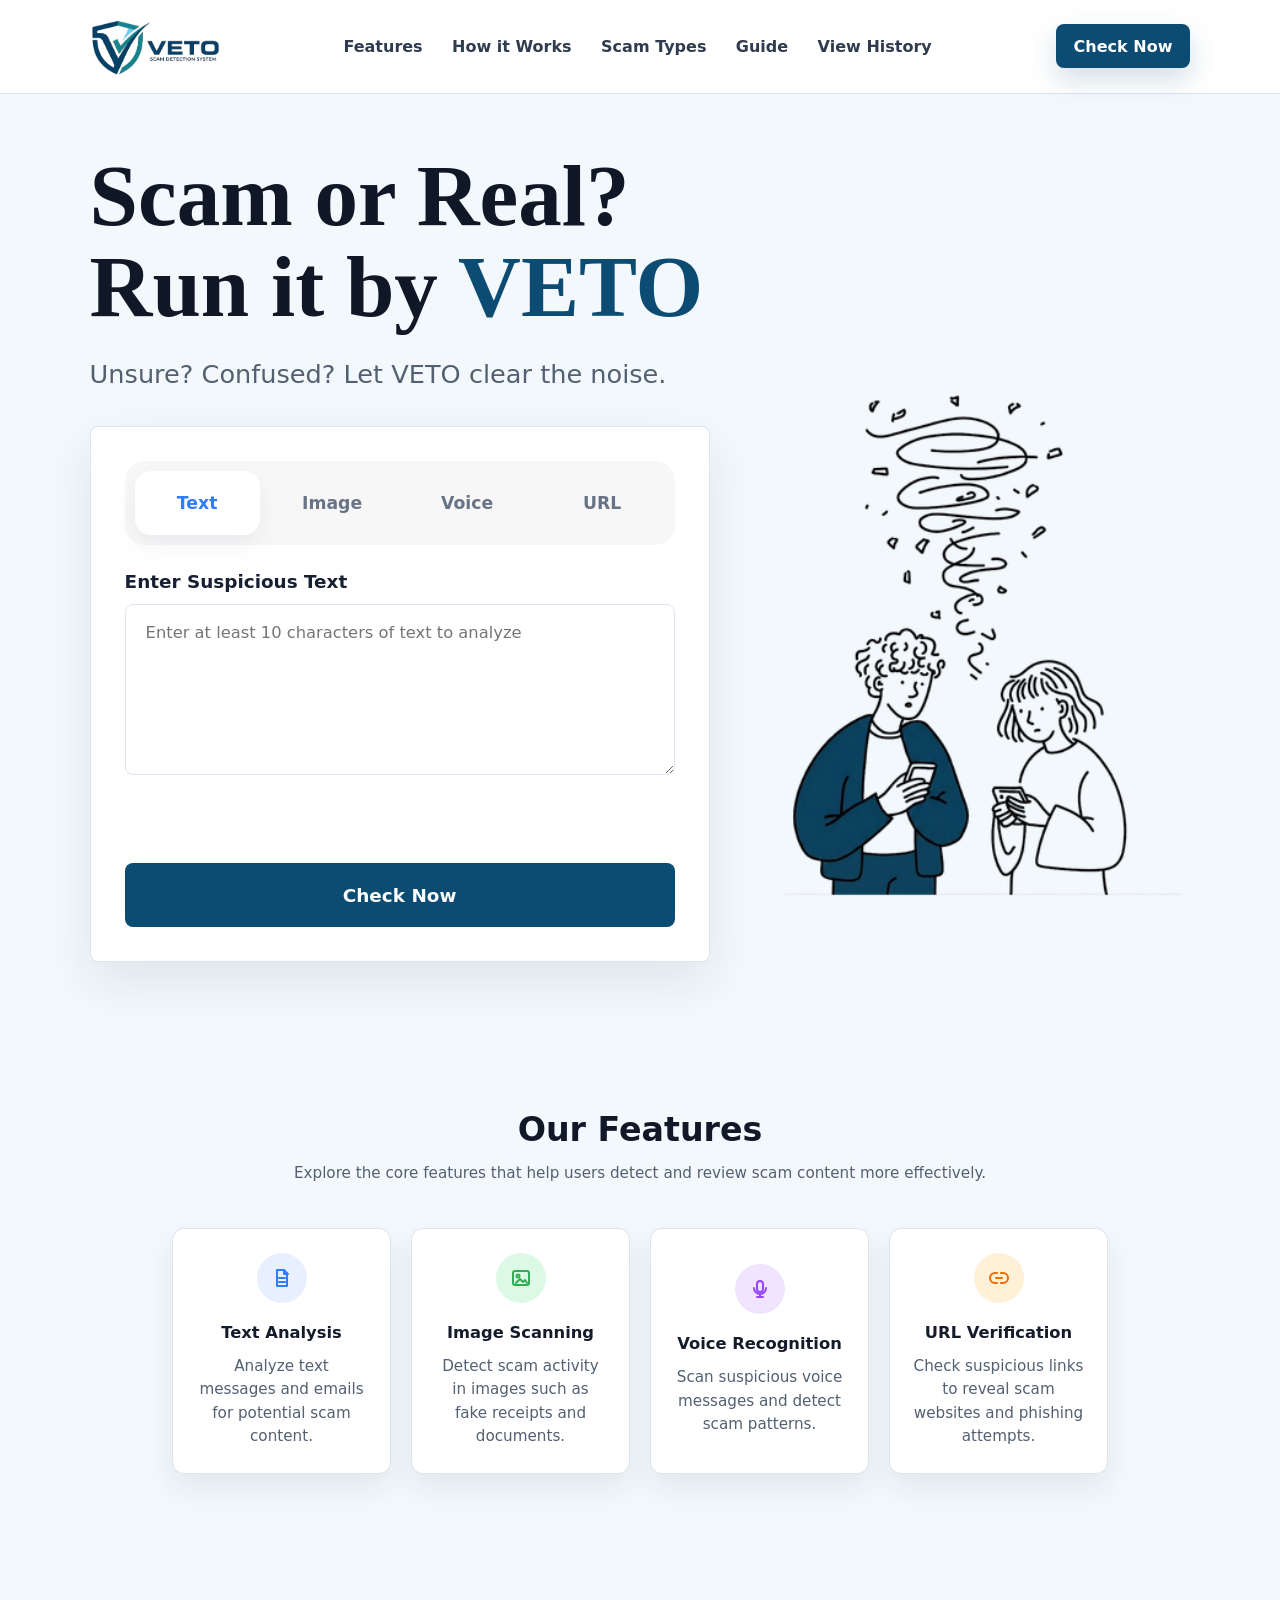
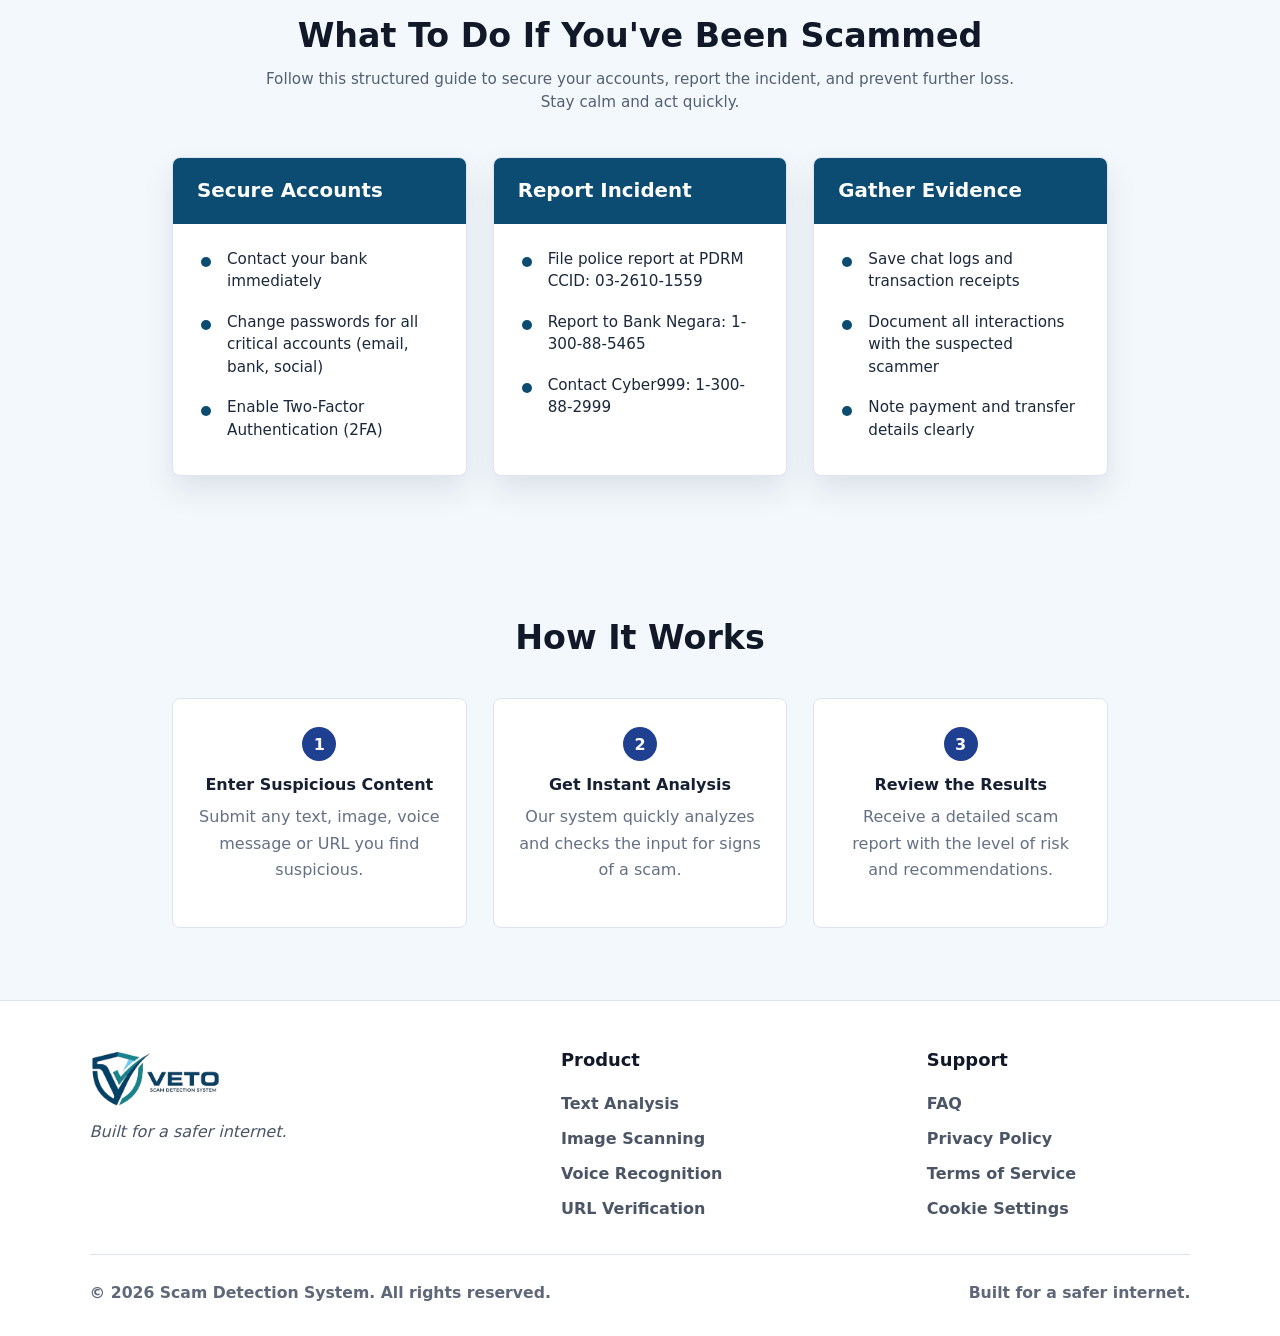
==== index.html @ 11e7b0ff "feat: add standalone check page" ====
<!doctype html>
<html lang="en">
  <head>
    <meta charset="UTF-8" />
    <meta name="viewport" content="width=device-width, initial-scale=1.0" />
    <title>VETO Scam Detection System</title>
    <link rel="stylesheet" href="./styles.css" />
  </head>
  <body>
    <header class="app-header">
      <a class="brand" href="#home" aria-label="VETO Scam Detection System home">
        <img src="./assets/logo.png" alt="VETO Scam Detection System" />
      </a>
      <nav class="top-nav" aria-label="Primary navigation">
        <a href="#features">Features</a>
        <a href="#how-it-works">How it Works</a>
        <a href="#scam-types">Scam Types</a>
        <a href="#guide">Guide</a>
        <a href="#history">View History</a>
      </nav>
      <a class="history-link" href="#check">Check Now</a>
    </header>

    <main>
      <section id="home-view" class="view active">
        <section class="home-hero">
          <div class="home-copy">
            <h1>Scam or Real?<br />Run it by <span>VETO</span></h1>
            <p>
              Unsure? Confused? Let VETO clear the noise.
            </p>

            <section id="home-check-panel" class="analysis-panel compact-check" aria-labelledby="check-title">
              <div class="tab-list" role="tablist" aria-label="Input type">
                <button class="tab active" data-tab="text" type="button">Text</button>
                <button class="tab" data-tab="image" type="button">Image</button>
                <button class="tab" data-tab="voice" type="button">Voice</button>
                <button class="tab" data-tab="url" type="button">URL</button>
              </div>

              <form id="check-form" class="check-form" data-check-form>
                <div class="tab-panel active" data-panel="text">
                  <label id="check-title" for="text-input">Enter Suspicious Text</label>
                  <textarea
                    id="text-input"
                    data-input="text"
                    rows="7"
                    placeholder="Enter at least 10 characters of text to analyze"
                  ></textarea>
                </div>

                <div class="tab-panel" data-panel="image">
                  <label for="image-input">Upload Suspicious Image</label>
                  <div class="upload-box">
                    <input id="image-input" data-input="image-file" type="file" accept="image/*" />
                    <span>Upload a screenshot. OCR will extract text for scam analysis.</span>
                  </div>
                  <textarea id="image-text" data-input="image-text" rows="4" placeholder="Extracted OCR text will appear here"></textarea>
                </div>

                <div class="tab-panel" data-panel="voice">
                  <label for="voice-input">Upload Suspicious Voice Recording</label>
                  <div class="upload-box">
                    <input id="voice-input" data-input="voice-file" type="file" accept="audio/*" />
                    <span>Upload an audio file. Speech-to-text will create a transcript.</span>
                  </div>
                  <textarea id="voice-text" data-input="voice-text" rows="4" placeholder="Transcribed speech will appear here"></textarea>
                </div>

                <div class="tab-panel" data-panel="url">
                  <label for="url-input">Enter Suspicious URL</label>
                  <input id="url-input" data-input="url" type="url" placeholder="Paste suspicious link here" />
                  <textarea id="url-context" data-input="url-context" rows="4" placeholder="Optional message context around the URL"></textarea>
                </div>

                <p id="form-error" class="form-error" role="alert"></p>
                <button class="primary-action" type="submit">Check Now</button>
              </form>
            </section>
          </div>
          <div class="home-art" aria-label="Scam detection illustration">
            <img src="./assets/hero.png" alt="Person checking a suspicious mobile message" />
          </div>
        </section>

        <section id="features" class="home-section" aria-labelledby="features-title">
          <div class="section-heading center">
            <h2 id="features-title">Our Features</h2>
            <p>Explore the core features that help users detect and review scam content more effectively.</p>
          </div>
          <div class="feature-grid">
            <article class="feature-card">
              <span class="feature-icon icon-text" aria-hidden="true">
                <svg viewBox="0 0 24 24"><path d="M7 4h7l3 3v13H7z" /><path d="M14 4v4h4" /><path d="M9 12h6M9 16h6" /></svg>
              </span>
              <h3>Text Analysis</h3>
              <p>Analyze text messages and emails for potential scam content.</p>
            </article>
            <article class="feature-card">
              <span class="feature-icon icon-image" aria-hidden="true">
                <svg viewBox="0 0 24 24"><rect x="4" y="5" width="16" height="14" rx="2" /><circle cx="9" cy="10" r="1.5" /><path d="M7 17l4-4 3 3 2-2 2 3" /></svg>
              </span>
              <h3>Image Scanning</h3>
              <p>Detect scam activity in images such as fake receipts and documents.</p>
            </article>
            <article class="feature-card">
              <span class="feature-icon icon-voice" aria-hidden="true">
                <svg viewBox="0 0 24 24"><path d="M12 4a3 3 0 0 0-3 3v5a3 3 0 0 0 6 0V7a3 3 0 0 0-3-3z" /><path d="M6 11a6 6 0 0 0 12 0M12 17v3M9 20h6" /></svg>
              </span>
              <h3>Voice Recognition</h3>
              <p>Scan suspicious voice messages and detect scam patterns.</p>
            </article>
            <article class="feature-card">
              <span class="feature-icon icon-url" aria-hidden="true">
                <svg viewBox="0 0 24 24"><path d="M10 7H8a5 5 0 0 0 0 10h2" /><path d="M14 7h2a5 5 0 0 1 0 10h-2" /><path d="M9 12h6" /></svg>
              </span>
              <h3>URL Verification</h3>
              <p>Check suspicious links to reveal scam websites and phishing attempts.</p>
            </article>
          </div>
        </section>

        <section id="guide" class="home-section" aria-labelledby="guide-title">
          <div class="section-heading center">
            <h2 id="guide-title">What To Do If You've Been Scammed</h2>
            <p>
              Follow this structured guide to secure your accounts, report the
              incident, and prevent further loss. Stay calm and act quickly.
            </p>
          </div>
          <div class="recovery-grid">
            <article class="recovery-card">
              <h3>Secure Accounts</h3>
              <ul>
                <li>Contact your bank immediately</li>
                <li>Change passwords for all critical accounts (email, bank, social)</li>
                <li>Enable Two-Factor Authentication (2FA)</li>
              </ul>
            </article>
            <article class="recovery-card">
              <h3>Report Incident</h3>
              <ul>
                <li>File police report at PDRM CCID: 03-2610-1559</li>
                <li>Report to Bank Negara: 1-300-88-5465</li>
                <li>Contact Cyber999: 1-300-88-2999</li>
              </ul>
            </article>
            <article class="recovery-card">
              <h3>Gather Evidence</h3>
              <ul>
                <li>Save chat logs and transaction receipts</li>
                <li>Document all interactions with the suspected scammer</li>
                <li>Note payment and transfer details clearly</li>
              </ul>
            </article>
          </div>
        </section>

        <section id="how-it-works" class="home-section" aria-labelledby="flow-title">
          <div class="section-heading center">
            <h2 id="flow-title">How It Works</h2>
          </div>
          <div class="flow-grid">
            <article><span>1</span><h3>Enter Suspicious Content</h3><p>Submit any text, image, voice message or URL you find suspicious.</p></article>
            <article><span>2</span><h3>Get Instant Analysis</h3><p>Our system quickly analyzes and checks the input for signs of a scam.</p></article>
            <article><span>3</span><h3>Review the Results</h3><p>Receive a detailed scam report with the level of risk and recommendations.</p></article>
          </div>
        </section>

      </section>

      <section id="check-view" class="view">
        <div class="check-page">
          <header class="check-page-heading">
            <h1>Check for Scams</h1>
            <p>Choose your input method and submit content for analysis.</p>
          </header>

          <section class="analysis-panel full-check" aria-labelledby="full-check-title">
            <div class="tab-list" role="tablist" aria-label="Input type">
              <button class="tab active" data-tab="text" type="button">Text</button>
              <button class="tab" data-tab="image" type="button">Image</button>
              <button class="tab" data-tab="voice" type="button">Voice</button>
              <button class="tab" data-tab="url" type="button">URL</button>
            </div>

            <form id="full-check-form" class="check-form" data-check-form>
              <div class="tab-panel active" data-panel="text">
                <label id="full-check-title" for="full-text-input">Enter Suspicious Text</label>
                <textarea
                  id="full-text-input"
                  data-input="text"
                  rows="7"
                  placeholder="Enter at least 10 characters of text to analyze"
                ></textarea>
              </div>

              <div class="tab-panel" data-panel="image">
                <label for="full-image-input">Upload Suspicious Image</label>
                <div class="upload-box">
                  <input id="full-image-input" data-input="image-file" type="file" accept="image/*" />
                  <span>Upload a screenshot. OCR will extract text for scam analysis.</span>
                </div>
                <textarea id="full-image-text" data-input="image-text" rows="4" placeholder="Extracted OCR text will appear here"></textarea>
              </div>

              <div class="tab-panel" data-panel="voice">
                <label for="full-voice-input">Upload Suspicious Voice Recording</label>
                <div class="upload-box">
                  <input id="full-voice-input" data-input="voice-file" type="file" accept="audio/*" />
                  <span>Upload an audio file. Speech-to-text will create a transcript.</span>
                </div>
                <textarea id="full-voice-text" data-input="voice-text" rows="4" placeholder="Transcribed speech will appear here"></textarea>
              </div>

              <div class="tab-panel" data-panel="url">
                <label for="full-url-input">Enter Suspicious URL</label>
                <input id="full-url-input" data-input="url" type="url" placeholder="Paste suspicious link here" />
                <textarea id="full-url-context" data-input="url-context" rows="4" placeholder="Optional message context around the URL"></textarea>
              </div>

              <p class="form-error" role="alert"></p>
              <button class="primary-action" type="submit">Check Now</button>
            </form>
          </section>

          <div class="check-benefit-grid">
            <article>
              <span class="check-benefit-icon">
                <svg viewBox="0 0 24 24"><path d="M12 3l7 3v5c0 4.6-2.9 8.5-7 10-4.1-1.5-7-5.4-7-10V6z" /></svg>
              </span>
              <h2>Privacy First</h2>
              <p>Your submitted content is kept secure and confidential.</p>
            </article>
            <article>
              <span class="check-benefit-icon">
                <svg viewBox="0 0 24 24"><path d="M13 2L5 14h6l-1 8 8-12h-6z" /></svg>
              </span>
              <h2>Fast Analysis</h2>
              <p>Get quick scam detection results within seconds.</p>
            </article>
            <article>
              <span class="check-benefit-icon">
                <svg viewBox="0 0 24 24"><path d="M5 20V10" /><path d="M12 20V4" /><path d="M19 20v-7" /><path d="M4 20h16" /></svg>
              </span>
              <h2>Actionable Results</h2>
              <p>Receive clear and detailed insights.</p>
            </article>
          </div>

          <p class="check-page-note">Stay safe online. Always verify suspicious content before taking action.</p>
        </div>
      </section>

      <section id="scam-types-view" class="view">
        <div class="mechanics-page">
          <h1>The Mechanics Of Scams</h1>
          <div class="scam-type-grid">
            <article class="scam-type-card">
              <span class="scam-type-icon" aria-hidden="true">♡</span>
              <div><h2>Romance Scam</h2><p>Scammers build fake emotional relationships to gain trust and ask for money.</p></div>
              <button type="button">Learn</button>
            </article>
            <article class="scam-type-card">
              <span class="scam-type-icon" aria-hidden="true">▥</span>
              <div><h2>Bank Scam</h2><p>Fraudsters impersonate bank staff through calls, text messages, or fake alerts.</p></div>
              <button type="button">Learn</button>
            </article>
            <article class="scam-type-card">
              <span class="scam-type-icon" aria-hidden="true">✉</span>
              <div><h2>Phishing</h2><p>Fake emails, texts, or websites are used to steal login credentials and personal data.</p></div>
              <button type="button">Learn</button>
            </article>
            <article class="scam-type-card">
              <span class="scam-type-icon" aria-hidden="true">🛒</span>
              <div><h2>Shopping Scam</h2><p>Fake online shops offer attractive deals but deliver nothing or poor-quality items.</p></div>
              <button type="button">Learn</button>
            </article>
            <article class="scam-type-card">
              <span class="scam-type-icon" aria-hidden="true">♜</span>
              <div><h2>Customer Service Scam</h2><p>Fraudsters pose as support teams or fake sellers to trick users into making payments.</p></div>
              <button type="button">Learn</button>
            </article>
            <article class="scam-type-card">
              <span class="scam-type-icon" aria-hidden="true">▣</span>
              <div><h2>Delivery Scams</h2><p>Fake shipping notifications ask victims to pay fees or install malicious software.</p></div>
              <button type="button">Learn</button>
            </article>
            <article class="scam-type-card">
              <span class="scam-type-icon" aria-hidden="true">🎟</span>
              <div><h2>Lottery</h2><p>Victims are told they won a prize but must pay fees or provide details first.</p></div>
              <button type="button">Learn</button>
            </article>
            <article class="scam-type-card">
              <span class="scam-type-icon" aria-hidden="true">☼</span>
              <div><h2>Charity</h2><p>Scammers exploit sympathy by pretending to raise funds for emergencies or relief efforts.</p></div>
              <button type="button">Learn</button>
            </article>
          </div>
          <p class="mechanics-note">Stay vigilant. Take control. Verified authorities are here to support you.</p>
        </div>
      </section>

      <section id="guide-view" class="view">
        <div class="guide-page">
          <h1>Security Guides &amp; Anti-Fraud Center</h1>
          <div class="guide-tabs" aria-label="Guide categories">
            <button class="active" type="button" data-guide-tab="platform">♢ Platform Guides</button>
            <button type="button" data-guide-tab="banking">▥ Banking Guides</button>
          </div>
          <div class="guide-card-grid guide-panel active" data-guide-panel="platform">
            <article class="security-guide-card guide-whatsapp">
              <div class="guide-card-heading">
                <span>○</span>
                <h2>WhatsApp Security Guides</h2>
              </div>
              <ul>
                <li>Enable two-step verification.</li>
                <li>Scan images for suspicious content.</li>
                <li>Ignore group invites from unknown contacts.</li>
              </ul>
              <button type="button">Learn</button>
            </article>
            <article class="security-guide-card guide-sms">
              <div class="guide-card-heading">
                <span>▤</span>
                <h2>SMS Fraud Prevention</h2>
              </div>
              <ul>
                <li>Detect phishing links.</li>
                <li>Verify service notifications.</li>
                <li>Do not share verification codes.</li>
              </ul>
              <button type="button">Learn</button>
            </article>
            <article class="security-guide-card guide-social">
              <div class="guide-card-heading">
                <span>♙</span>
                <h2>Social Media Account Safety</h2>
              </div>
              <ul>
                <li>Watch for impersonation scams.</li>
                <li>Check login activity.</li>
                <li>Enable enhanced privacy settings.</li>
              </ul>
              <button type="button">Learn</button>
            </article>
            <article class="security-guide-card guide-email">
              <div class="guide-card-heading">
                <span>✉</span>
                <h2>Email Phishing Defense</h2>
              </div>
              <ul>
                <li>Inspect sender address.</li>
                <li>Scan all attachments.</li>
                <li>Recognize common red flags.</li>
              </ul>
              <button type="button">Learn</button>
            </article>
          </div>
          <div class="guide-card-grid guide-panel" data-guide-panel="banking">
            <article class="security-guide-card guide-bank">
              <div class="guide-card-heading">
                <span>▥</span>
                <h2>Online Banking Login Safety</h2>
              </div>
              <ul>
                <li>Use only official apps or websites.</li>
                <li>Avoid login links from messages.</li>
                <li>Check account activity notifications.</li>
              </ul>
              <button type="button">Learn</button>
            </article>
            <article class="security-guide-card guide-card-protection">
              <div class="guide-card-heading">
                <span>▭</span>
                <h2>Card &amp; Transaction Protection</h2>
              </div>
              <ul>
                <li>Review transactions regularly.</li>
                <li>Enable spending alerts.</li>
                <li>Never share PIN or CVV.</li>
              </ul>
              <button type="button">Learn</button>
            </article>
            <article class="security-guide-card guide-loan">
              <div class="guide-card-heading">
                <span>▣</span>
                <h2>Loan &amp; Investment Scam Awareness</h2>
              </div>
              <ul>
                <li>Question guaranteed returns.</li>
                <li>Verify financial institutions.</li>
                <li>Avoid upfront processing fees.</li>
              </ul>
              <button type="button">Learn</button>
            </article>
            <article class="security-guide-card guide-call">
              <div class="guide-card-heading">
                <span>☏</span>
                <h2>Bank Call &amp; OTP Scam Defense</h2>
              </div>
              <ul>
                <li>Do not share OTP over calls.</li>
                <li>Verify the caller independently.</li>
                <li>Report suspicious banking calls.</li>
              </ul>
              <button type="button">Learn</button>
            </article>
          </div>
        </div>
      </section>

      <section id="result-view" class="view">
        <div class="result-layout">
          <a class="back-link" href="#check">← Check another content</a>
          <section id="result-card" class="result-card"></section>
        </div>
      </section>

      <section id="history-view" class="view">
        <div class="history-page">
          <div class="history-title">
            <h1>Check History</h1>
            <p>Review your past scam detection checks</p>
            <button id="clear-history" class="clear-history-button" type="button" hidden>Clear All</button>
          </div>
          <div id="history-list" class="history-list"></div>
          <p id="history-note" class="history-note" hidden><strong>Note:</strong> History is stored locally in your browser. Clearing browser data will remove all history records.</p>
        </div>
      </section>

      <section id="admin-view" class="view">
        <div class="page-shell">
          <p class="eyebrow">Evaluation dashboard</p>
          <h1>Admin Model Evaluation</h1>
          <p class="page-intro">
            Prototype view for model version and evaluation metrics. Sensitive user
            content should not be stored here.
          </p>
          <div class="metrics-grid">
            <article><span>Accuracy</span><strong>94.2%</strong></article>
            <article><span>Precision</span><strong>92.8%</strong></article>
            <article><span>Recall</span><strong>91.5%</strong></article>
            <article><span>F1-score</span><strong>92.1%</strong></article>
          </div>
          <section class="info-card">
            <h2>Baseline Model</h2>
            <dl class="model-list">
              <div><dt>Dataset</dt><dd>SMS Spam Collection Dataset</dd></div>
              <div><dt>Features</dt><dd>TF-IDF vectorization</dd></div>
              <div><dt>Classifier</dt><dd>Logistic Regression baseline</dd></div>
              <div><dt>Version</dt><dd>prototype-v0.1</dd></div>
            </dl>
          </section>
        </div>
      </section>

      <section id="faq-view" class="view">
        <div class="faq-page">
          <div class="faq-heading">
            <h1>Frequently Asked Questions (FAQ)</h1>
            <p>Find answers to common questions about using Veto for scam detection.</p>
          </div>

          <div class="faq-list" aria-label="Frequently asked questions">
            <article class="faq-item">
              <button class="faq-question" type="button" aria-expanded="false" data-faq-toggle>
                <span class="faq-icon faq-blue">
                  <svg viewBox="0 0 24 24"><path d="M9.1 9a3 3 0 1 1 5.2 2c-.9.8-1.7 1.3-1.7 2.8" /><path d="M12 17h.01" /><circle cx="12" cy="12" r="9" /></svg>
                </span>
                <span class="faq-copy">
                  <span class="faq-pill faq-pill-blue">General Question</span>
                  <strong>How does Veto's scam detection work?</strong>
                </span>
                <span class="faq-chevron" aria-hidden="true"></span>
              </button>
              <div class="faq-answer">
                <p>Veto analyzes submitted content such as text, links, images, and voice transcripts to detect scam-related patterns. It checks for suspicious language, phishing indicators, urgency cues, impersonation attempts, and known fraud signals before returning a risk-based result.</p>
              </div>
            </article>

            <article class="faq-item">
              <button class="faq-question" type="button" aria-expanded="false" data-faq-toggle>
                <span class="faq-icon faq-cyan">
                  <svg viewBox="0 0 24 24"><rect x="6" y="10" width="12" height="9" rx="2" /><path d="M8 10V8a4 4 0 0 1 8 0v2" /></svg>
                </span>
                <span class="faq-copy">
                  <span class="faq-pill faq-pill-cyan">Security &amp; Privacy</span>
                  <strong>Is my data safe with Veto?</strong>
                </span>
                <span class="faq-chevron" aria-hidden="true"></span>
              </button>
              <div class="faq-answer">
                <p>Yes. Veto is designed with privacy in mind. Submitted content is processed securely, and access to results is restricted to the user. Sensitive information should still be shared carefully, and users should avoid uploading unnecessary personal data whenever possible.</p>
              </div>
            </article>

            <article class="faq-item">
              <button class="faq-question" type="button" aria-expanded="false" data-faq-toggle>
                <span class="faq-icon faq-blue">
                  <svg viewBox="0 0 24 24"><path d="M7 4h7l3 3v13H7z" /><path d="M14 4v4h4" /><path d="M9 12h6M9 16h6" /></svg>
                </span>
                <span class="faq-copy">
                  <span class="faq-pill faq-pill-blue">General Question</span>
                  <strong>What types of content can Veto analyze?</strong>
                </span>
                <span class="faq-chevron" aria-hidden="true"></span>
              </button>
              <div class="faq-answer">
                <p>Veto can analyze suspicious text, links, screenshots, documents, and transcribed voice content. The system is designed to support common scam-reporting formats and help users review content before they take action.</p>
              </div>
            </article>

            <article class="faq-item">
              <button class="faq-question" type="button" aria-expanded="false" data-faq-toggle>
                <span class="faq-icon faq-purple">
                  <svg viewBox="0 0 24 24"><path d="M14.7 6.3a4 4 0 0 0-5.4 5.4L4 17v3h3l5.3-5.3a4 4 0 0 0 5.4-5.4l-3 3-3-3z" /></svg>
                </span>
                <span class="faq-copy">
                  <span class="faq-pill faq-pill-purple">Technical</span>
                  <strong>Can Veto be integrated with my existing platforms?</strong>
                </span>
                <span class="faq-chevron" aria-hidden="true"></span>
              </button>
              <div class="faq-answer">
                <p>Yes. Integration support depends on your use case. Veto can be adapted for internal workflows, enterprise screening processes, and external verification flows depending on product scope and implementation requirements.</p>
              </div>
            </article>

            <article class="faq-item">
              <button class="faq-question" type="button" aria-expanded="false" data-faq-toggle>
                <span class="faq-icon faq-blue">
                  <svg viewBox="0 0 24 24"><path d="M9.1 9a3 3 0 1 1 5.2 2c-.9.8-1.7 1.3-1.7 2.8" /><path d="M12 17h.01" /><circle cx="12" cy="12" r="9" /></svg>
                </span>
                <span class="faq-copy">
                  <span class="faq-pill faq-pill-blue">General Question</span>
                  <strong>How accurate are the results?</strong>
                </span>
                <span class="faq-chevron" aria-hidden="true"></span>
              </button>
              <div class="faq-answer">
                <p>Veto provides risk-based guidance, not a legal or absolute judgment. Accuracy depends on the quality and completeness of the submitted content. Users should use the result together with common sense and official verification channels.</p>
              </div>
            </article>
          </div>

          <div class="faq-support">
            <p>Still have questions? <a href="#about">Contact Support</a></p>
            <span>Stay safe online. Always verify suspicious content before taking action.</span>
          </div>
        </div>
      </section>

      <section id="privacy-view" class="view">
        <div class="privacy-page">
          <header class="privacy-hero">
            <span class="privacy-icon" aria-hidden="true">
              <svg viewBox="0 0 24 24"><path d="M12 3l7 3v5c0 4.6-2.9 8.5-7 10-4.1-1.5-7-5.4-7-10V6z" /></svg>
            </span>
            <h1>Privacy Policy</h1>
            <p>How we collect, use and protect your information</p>
          </header>

          <div class="privacy-content">
            <section>
              <h2>Introduction</h2>
              <p>This Privacy Policy explains how the Scam Detection System collects, uses, and protects your information when you use our service. We are committed to maintaining the privacy and security of your data.</p>
            </section>

            <section>
              <h2>Information We Collect</h2>
              <p>We collect information that you voluntarily provide when using our scam detection service, including text content, uploaded images, voice recordings, and URLs submitted for analysis. We may also collect usage data and analytics to improve our service.</p>
            </section>

            <section>
              <h2>How We Use Information</h2>
              <p>The information you submit is used solely for scam detection and analysis purposes. We use machine learning algorithms to analyze patterns and identify potential threats. Your data helps us improve our detection accuracy and train our models.</p>
            </section>

            <section>
              <h2>File Uploads and Analysis Data</h2>
              <p>When you upload files for analysis, they are processed on our secure servers. Uploaded content is analyzed in real-time and is not permanently stored unless required for system testing, improvement, or legal compliance. Images are processed using OCR technology, and voice files are converted to text using speech-to-text services.</p>
            </section>

            <section>
              <h2>Data Storage and Retention</h2>
              <p>Analysis history is stored locally in your browser using local storage. We do not permanently store your submitted content on our servers after analysis is complete, unless you explicitly save it or it's required for improving our detection algorithms with your consent.</p>
            </section>

            <section>
              <h2>Security Measures</h2>
              <p>We implement industry-standard security measures to protect your data, including encryption during transmission, secure server infrastructure, and access controls. However, no method of transmission over the internet is 100% secure.</p>
            </section>

            <section>
              <h2>Third-Party Services</h2>
              <p>Our service may utilize third-party APIs for OCR, speech-to-text, and URL analysis. These services are carefully selected and comply with data protection standards. We do not share your personal information with third parties for marketing purposes.</p>
            </section>

            <section>
              <h2>User Rights</h2>
              <p>You have the right to access, correct, or delete your data. Since most data is stored locally in your browser, you can clear your history at any time. For any server-side data, please contact us to exercise your rights.</p>
            </section>

            <section>
              <h2>Contact Information</h2>
              <p>If you have any questions or concerns about this Privacy Policy or our data practices, please contact us at privacy@scamdetection.system or through our support page.</p>
            </section>

            <aside class="privacy-notice">
              <h2>Important Notice</h2>
              <p>The Scam Detection System is designed for educational and informational purposes as part of a Final Year Project. It should not be used to store or process highly sensitive or personally identifiable information. Always exercise caution when sharing personal data online.</p>
            </aside>
          </div>
        </div>
      </section>

      <section id="terms-view" class="view">
        <div class="legal-page terms-page">
          <header class="legal-hero">
            <span class="legal-icon" aria-hidden="true">
              <svg viewBox="0 0 24 24"><path d="M7 3h7l4 4v14H7z" /><path d="M14 3v5h5" /><path d="M10 12h5M10 16h5" /></svg>
            </span>
            <h1>Terms of Service</h1>
            <p>Please read these terms carefully before using our service</p>
          </header>

          <div class="legal-content">
            <section>
              <h2>Acceptance of Terms</h2>
              <p>By accessing and using the Scam Detection System, you accept and agree to be bound by these Terms of Service. If you do not agree to these terms, please do not use our service.</p>
            </section>

            <section>
              <h2>Use of the Service</h2>
              <p>The Scam Detection System is provided as a tool to help users identify potential scams and fraudulent content. The service analyzes text, images, voice recordings, and URLs to provide risk assessments and guidance. You may use this service for personal, educational, and informational purposes.</p>
            </section>

            <section>
              <h2>User Responsibilities</h2>
              <p>You are responsible for the content you submit for analysis. You must not submit content that violates laws, infringes on intellectual property rights, or contains malicious code. You should not rely solely on our analysis for critical decisions and should verify suspicious content through multiple sources.</p>
            </section>

            <section>
              <h2>Prohibited Use</h2>
              <p>You may not use this service to: (a) engage in any illegal activity, (b) attempt to bypass or manipulate the detection system, (c) submit an excessive volume of requests that could harm the service, (d) reverse engineer or copy our technology, or (e) use the service for any malicious purpose.</p>
            </section>

            <section>
              <h2>Accuracy of Results</h2>
              <p>While we strive to provide accurate scam detection, the system provides analysis for informational purposes only and does not guarantee that all scams or malicious content will be detected. False positives and false negatives may occur. Users should exercise their own judgment and verify suspicious content before taking action.</p>
            </section>

            <section>
              <h2>Intellectual Property</h2>
              <p>All content, features, and functionality of the Scam Detection System are owned by the project creators and are protected by copyright, trademark, and other intellectual property laws. The machine learning models, algorithms, and design are proprietary.</p>
            </section>

            <section>
              <h2>Limitation of Liability</h2>
              <p>The Scam Detection System is provided 'as is' without warranties of any kind. We shall not be liable for any damages arising from your use of the service, including but not limited to direct, indirect, incidental, or consequential damages. This is an academic project and should not be used as the sole basis for important decisions.</p>
            </section>

            <section>
              <h2>Service Availability</h2>
              <p>We do not guarantee that the service will be available at all times or free from errors. We reserve the right to modify, suspend, or discontinue the service at any time without notice, especially considering this is a Final Year Project with limited resources.</p>
            </section>

            <section>
              <h2>Changes to Terms</h2>
              <p>We reserve the right to update these Terms of Service at any time. Changes will be effective immediately upon posting. Your continued use of the service after changes are posted constitutes acceptance of the modified terms.</p>
            </section>

            <section>
              <h2>Contact Information</h2>
              <p>If you have questions about these Terms of Service, please contact us at support@scamdetection.system or through our support page.</p>
            </section>

            <aside class="legal-disclaimer">
              <h2>Important Disclaimer</h2>
              <p>This system is a Final Year Project developed for educational purposes. While it uses real machine learning techniques, it should not be considered a replacement for professional security services or legal advice. Always verify suspicious content through multiple trusted sources before making important decisions.</p>
            </aside>
          </div>
        </div>
      </section>

      <section id="about-view" class="view">
        <div class="page-shell document-page">
          <p class="eyebrow">Transparency</p>
          <h1>AI Statement</h1>
          <p>How artificial intelligence is used in this system.</p>
          <section><h2>Purpose of AI in the System</h2><p>Machine learning is used to classify suspicious content as scam/fake or legitimate.</p></section>
          <section><h2>OCR and Speech-to-Text Usage</h2><p>OCR extracts text from images and speech-to-text converts voice recordings into text for the same classifier.</p></section>
          <section><h2>Transparency and Explainability</h2><p>Results include suspicious keywords, URL risk factors, risk score, and simple action guidance.</p></section>
        </div>
      </section>
    </main>

    <footer class="footer" aria-label="Site footer">
      <div class="footer-inner">
        <div class="footer-top">
          <section class="footer-brand">
            <img src="./assets/logo.png" alt="VETO Scam Detection System" />
            <p>Built for a safer internet.</p>
          </section>
          <nav class="footer-column" aria-label="Product links">
            <h2>Product</h2>
            <a href="#features">Text Analysis</a>
            <a href="#features">Image Scanning</a>
            <a href="#features">Voice Recognition</a>
            <a href="#features">URL Verification</a>
          </nav>
          <nav class="footer-column" aria-label="Support links">
            <h2>Support</h2>
            <a href="#faq">FAQ</a>
            <a href="#privacy">Privacy Policy</a>
            <a href="#terms">Terms of Service</a>
            <a href="#about">Cookie Settings</a>
          </nav>
        </div>
        <div class="footer-bottom">
          <span>© 2026 Scam Detection System. All rights reserved.</span>
          <span>Built for a safer internet.</span>
        </div>
      </div>
    </footer>

    <script src="./app.js"></script>
  </body>
</html>
---- styles.css ----
:root {
  color-scheme: light;
  --bg: #f6f8fb;
  --surface: #ffffff;
  --surface-muted: #eef4fb;
  --text: #172033;
  --muted: #657084;
  --border: #dce4ef;
  --primary: #1d5fd1;
  --primary-dark: #0b4b72;
  --brand-blue: #0c4c72;
  --safe: #11845b;
  --warning: #b66b00;
  --danger: #c93434;
  --shadow: 0 20px 50px rgba(24, 37, 56, 0.09);
  font-family:
    Inter, ui-sans-serif, system-ui, -apple-system, BlinkMacSystemFont, "Segoe UI",
    sans-serif;
}

* {
  box-sizing: border-box;
}

body {
  margin: 0;
  background: #f3f8fc;
  color: var(--text);
}

a {
  color: inherit;
  text-decoration: none;
}

button,
input,
textarea {
  font: inherit;
}

.app-header {
  display: flex;
  align-items: center;
  justify-content: space-between;
  gap: 24px;
  padding: 18px clamp(28px, 7vw, 150px);
  background: rgba(255, 255, 255, 0.96);
  border-bottom: 1px solid var(--border);
  backdrop-filter: blur(14px);
  position: sticky;
  top: 0;
  z-index: 10;
}

.brand {
  display: inline-flex;
  align-items: center;
  gap: 10px;
  font-weight: 800;
  letter-spacing: 0;
  text-transform: uppercase;
}

.brand img {
  display: block;
  width: 130px;
  height: auto;
}

.brand-mark {
  width: 36px;
  height: 36px;
  display: grid;
  place-items: center;
  border-radius: 8px;
  background: var(--primary);
  color: white;
}

.top-nav {
  display: flex;
  align-items: center;
  gap: clamp(18px, 2.3vw, 34px);
  color: #2f3b4e;
  font-weight: 700;
}

.history-link,
.primary-link {
  display: inline-flex;
  align-items: center;
  justify-content: center;
  min-height: 44px;
  border-radius: 8px;
  padding: 0 18px;
  background: var(--brand-blue);
  color: white;
  font-weight: 850;
  box-shadow: 0 12px 28px rgba(12, 76, 114, 0.18);
}

.history-link:hover,
.primary-link:hover {
  background: var(--primary-dark);
  color: white;
}

.top-nav a:hover,
.back-link:hover {
  color: var(--primary);
}

.view {
  display: none;
}

.view.active {
  display: block;
}

.home-hero {
  display: grid;
  grid-template-columns: minmax(620px, 0.98fr) minmax(420px, 0.82fr);
  gap: clamp(32px, 5vw, 88px);
  align-items: center;
  max-width: 1760px;
  min-height: calc(100vh - 88px);
  margin: 0 auto;
  padding: 56px clamp(28px, 7vw, 150px) 78px;
}

.home-copy {
  max-width: 850px;
}

.home-copy p {
  color: #536072;
  font-size: clamp(1.45rem, 2vw, 2rem);
  line-height: 1.38;
  margin-bottom: 34px;
}

.home-copy h1 {
  font-family: Georgia, "Times New Roman", serif;
  font-size: clamp(4rem, 6.8vw, 7.3rem);
  line-height: 1.05;
  letter-spacing: 0;
  color: #101827;
  margin-bottom: 24px;
}

.home-copy h1 span {
  color: var(--brand-blue);
}

.home-art {
  min-height: 680px;
  display: grid;
  place-items: end center;
  position: relative;
  border-radius: 0;
  background: transparent;
  border: 0;
  box-shadow: none;
  overflow: hidden;
}

.home-art img {
  width: min(96%, 610px);
  height: auto;
  object-fit: contain;
  position: relative;
  z-index: 1;
}

.art-card {
  position: absolute;
  z-index: 2;
  border: 1px solid var(--border);
  border-radius: 8px;
  background: rgba(255, 255, 255, 0.94);
  box-shadow: 0 18px 36px rgba(24, 37, 56, 0.12);
  padding: 12px 14px;
  font-weight: 850;
}

.art-warning {
  top: 48px;
  left: 28px;
  color: var(--danger);
}

.art-score {
  right: 30px;
  bottom: 54px;
  color: var(--primary);
}

.home-section,
.check-shell {
  max-width: 984px;
  margin: 0 auto;
  padding: 72px 24px;
}

.section-heading.center {
  max-width: 760px;
  margin: 0 auto 42px;
  text-align: center;
}

.section-heading.center h2 {
  color: #111827;
  font-size: clamp(2rem, 2.6vw, 2.6rem);
  line-height: 1.08;
  margin-bottom: 14px;
}

.section-heading.center p {
  color: #536072;
  font-size: clamp(0.95rem, 1.1vw, 1.12rem);
  line-height: 1.55;
}

.feature-grid,
.support-grid {
  display: grid;
  grid-template-columns: repeat(4, 1fr);
  gap: 20px;
}

.support-grid {
  grid-template-columns: repeat(3, 1fr);
  margin-top: 18px;
}

.feature-grid article,
.support-grid article {
  border: 1px solid var(--border);
  border-radius: 12px;
  background: white;
  padding: 22px;
  box-shadow: 0 14px 30px rgba(24, 37, 56, 0.08);
}

.feature-grid .feature-card {
  min-height: 196px;
  display: flex;
  flex-direction: column;
  align-items: center;
  justify-content: center;
  gap: 9px;
  padding: 24px 22px;
  text-align: center;
}

.feature-card h3 {
  margin: 4px 0 4px;
  color: #141b2a;
  font-size: 1.02rem;
}

.feature-card p {
  max-width: 190px;
  margin: 0 auto;
  color: #536072;
  font-size: 0.95rem;
  line-height: 1.55;
}

.feature-grid .feature-icon {
  display: grid;
  place-items: center;
  width: 50px;
  height: 50px;
  margin-bottom: 7px;
  border-radius: 50%;
}

.feature-icon svg {
  width: 24px;
  height: 24px;
  fill: none;
  stroke: currentColor;
  stroke-width: 2;
  stroke-linecap: round;
  stroke-linejoin: round;
}

.icon-text {
  color: #2f7cff;
  background: #e8f0ff;
}

.icon-image {
  color: #31ad58;
  background: #dcf9e5;
}

.icon-voice {
  color: #9747ff;
  background: #f0e4ff;
}

.icon-url {
  color: #f26a00;
  background: #fff0d8;
}

.recovery-grid {
  display: grid;
  grid-template-columns: repeat(3, 1fr);
  gap: 26px;
  margin-top: 42px;
}

.recovery-card {
  overflow: hidden;
  border: 1px solid var(--border);
  border-radius: 8px;
  background: white;
  box-shadow: 0 14px 30px rgba(24, 37, 56, 0.1);
}

.recovery-card h3 {
  margin: 0;
  padding: 22px 24px;
  background: var(--brand-blue);
  color: white;
  font-size: clamp(1.18rem, 1.55vw, 1.35rem);
  line-height: 1.1;
}

.recovery-card ul {
  display: grid;
  gap: 18px;
  margin: 0;
  padding: 24px 28px 34px;
  list-style: none;
}

.recovery-card li {
  position: relative;
  padding-left: 26px;
  color: #1b273a;
  font-size: 0.95rem;
  line-height: 1.48;
}

.recovery-card li::before {
  content: "";
  position: absolute;
  left: 0;
  top: 0.62em;
  width: 10px;
  height: 10px;
  border-radius: 50%;
  background: var(--brand-blue);
}

.mechanics-page {
  max-width: 1700px;
  margin: 0 auto;
  padding: 84px clamp(28px, 7vw, 150px) 64px;
}

.mechanics-page h1 {
  margin-bottom: 54px;
  color: var(--brand-blue);
  font-size: clamp(3.2rem, 5.2vw, 5.7rem);
  line-height: 1.05;
  text-align: center;
}

.scam-type-grid {
  display: grid;
  grid-template-columns: repeat(2, 1fr);
  gap: 28px 34px;
}

.scam-type-card {
  display: grid;
  grid-template-columns: 88px minmax(0, 1fr) auto;
  gap: 22px;
  align-items: center;
  min-height: 136px;
  padding: 26px 30px;
  border: 1px solid var(--border);
  border-radius: 18px;
  background: white;
  box-shadow: 0 12px 24px rgba(24, 37, 56, 0.08);
}

.scam-type-icon {
  display: grid;
  place-items: center;
  width: 66px;
  height: 66px;
  border: 1px solid #bad6ee;
  border-radius: 16px;
  background: #eaf4ff;
  color: var(--brand-blue);
  font-size: 2rem;
  font-weight: 900;
}

.scam-type-card h2 {
  margin-bottom: 8px;
  color: #121a2a;
  font-size: clamp(1.55rem, 2vw, 1.95rem);
  line-height: 1.1;
}

.scam-type-card p {
  margin: 0;
  color: #47566d;
  font-size: clamp(1rem, 1.25vw, 1.24rem);
  line-height: 1.45;
}

.scam-type-card button {
  min-width: 110px;
  min-height: 54px;
  border: 2px solid var(--brand-blue);
  border-radius: 16px;
  background: white;
  color: var(--brand-blue);
  font-weight: 900;
  text-transform: uppercase;
  cursor: pointer;
}

.mechanics-note {
  margin: 44px 0 0;
  color: #47566d;
  font-size: 1.25rem;
  text-align: center;
}

.guide-page {
  max-width: 1580px;
  margin: 0 auto;
  padding: 76px clamp(28px, 7vw, 150px) 70px;
}

.guide-page h1 {
  margin-bottom: 56px;
  color: var(--brand-blue);
  font-size: clamp(3rem, 4.8vw, 5rem);
  line-height: 1.08;
  text-align: center;
}

.guide-tabs {
  display: grid;
  grid-template-columns: 1fr 1fr;
  gap: 12px;
  margin-bottom: 34px;
  padding: 10px;
  border: 1px solid var(--border);
  border-radius: 16px;
  background: white;
  box-shadow: 0 10px 22px rgba(24, 37, 56, 0.08);
}

.guide-tabs button {
  min-height: 58px;
  border: 0;
  border-radius: 12px;
  background: transparent;
  color: #47566d;
  font-size: 1.1rem;
  font-weight: 850;
  cursor: pointer;
}

.guide-tabs button.active {
  background: var(--brand-blue);
  color: white;
}

.guide-card-grid {
  display: grid;
  grid-template-columns: repeat(2, 1fr);
  gap: 28px;
}

.guide-panel {
  display: none;
}

.guide-panel.active {
  display: grid;
}

.security-guide-card {
  position: relative;
  min-height: 276px;
  padding: 30px 30px 30px;
  border: 1px solid var(--border);
  border-radius: 18px;
  background: white;
  box-shadow: 0 12px 24px rgba(24, 37, 56, 0.08);
}

.guide-whatsapp {
  border-color: #c8f0d6;
}

.guide-sms {
  border-color: #f5dda5;
}

.guide-social {
  border-color: #cfe3ff;
}

.guide-email {
  border-color: #f2d6bf;
}

.guide-card-heading {
  display: flex;
  align-items: center;
  gap: 16px;
  margin-bottom: 28px;
}

.guide-card-heading span {
  display: grid;
  place-items: center;
  width: 50px;
  height: 50px;
  border-radius: 50%;
  background: #eef6ff;
  color: var(--brand-blue);
  font-size: 1.5rem;
  font-weight: 900;
}

.guide-whatsapp .guide-card-heading span {
  background: #e6fbec;
  color: #22c55e;
}

.guide-sms .guide-card-heading span {
  background: #fff2d3;
  color: #d99a16;
}

.guide-social .guide-card-heading span {
  background: #edf4ff;
  color: #367cff;
}

.guide-email .guide-card-heading span {
  background: #fff0e6;
  color: #c97b40;
}

.guide-bank {
  border-color: #cfe3ff;
}

.guide-card-protection {
  border-color: #f5dda5;
}

.guide-loan {
  border-color: #e4d4ff;
}

.guide-call {
  border-color: #f2d6bf;
}

.guide-bank .guide-card-heading span {
  background: #edf4ff;
  color: #367cff;
}

.guide-card-protection .guide-card-heading span {
  background: #fff2d3;
  color: #d99a16;
}

.guide-loan .guide-card-heading span {
  background: #f2e9ff;
  color: #8a3ffc;
}

.guide-call .guide-card-heading span {
  background: #fff0e6;
  color: #c97b40;
}

.guide-card-heading h2 {
  margin: 0;
  color: #111827;
  font-size: clamp(1.5rem, 2vw, 1.85rem);
}

.security-guide-card ul {
  display: grid;
  gap: 22px;
  margin: 0;
  padding: 0 156px 0 0;
  list-style: none;
}

.security-guide-card li {
  color: #344258;
  font-size: clamp(1.05rem, 1.35vw, 1.28rem);
  line-height: 1.35;
}

.security-guide-card button {
  position: absolute;
  right: 28px;
  bottom: 28px;
  min-width: 112px;
  min-height: 56px;
  border: 2px solid var(--brand-blue);
  border-radius: 16px;
  background: white;
  color: var(--brand-blue);
  font-weight: 900;
  text-transform: uppercase;
  cursor: pointer;
}

.faq-page {
  max-width: 1160px;
  margin: 0 auto;
  padding: 92px 24px 78px;
}

.faq-heading {
  text-align: center;
}

.faq-heading h1 {
  margin-bottom: 16px;
  color: #111827;
  font-size: clamp(2.8rem, 4.1vw, 4.05rem);
  line-height: 1.08;
}

.faq-heading p {
  margin: 0;
  color: #4f5d72;
  font-size: clamp(1.1rem, 1.45vw, 1.35rem);
  font-weight: 600;
}

.faq-list {
  display: grid;
  gap: 16px;
  margin-top: 42px;
}

.faq-item {
  overflow: hidden;
  border: 1px solid var(--border);
  border-radius: 18px;
  background: white;
  box-shadow: 0 8px 18px rgba(24, 37, 56, 0.08);
}

.faq-question {
  display: grid;
  grid-template-columns: 52px minmax(0, 1fr) 28px;
  gap: 18px;
  align-items: center;
  width: 100%;
  min-height: 116px;
  padding: 22px 28px;
  border: 0;
  background: transparent;
  color: var(--text);
  text-align: left;
  cursor: pointer;
}

.faq-icon {
  display: grid;
  place-items: center;
  width: 48px;
  height: 48px;
  border-radius: 50%;
}

.faq-icon svg {
  width: 25px;
  height: 25px;
  fill: none;
  stroke: currentColor;
  stroke-width: 2;
  stroke-linecap: round;
  stroke-linejoin: round;
}

.faq-blue {
  border: 1px solid #bcd7ff;
  background: #eff6ff;
  color: #377dff;
}

.faq-cyan {
  border: 1px solid #b7e7ff;
  background: #eefbff;
  color: #2b9edb;
}

.faq-purple {
  border: 1px solid #d9ccff;
  background: #f5efff;
  color: #824dff;
}

.faq-copy {
  display: grid;
  gap: 10px;
  justify-items: start;
}

.faq-pill {
  display: inline-flex;
  align-items: center;
  min-height: 32px;
  padding: 0 14px;
  border-radius: 999px;
  font-size: 0.94rem;
  font-weight: 850;
}

.faq-pill-blue {
  border: 1px solid #bcd7ff;
  background: #eef6ff;
  color: #2f70e8;
}

.faq-pill-cyan {
  border: 1px solid #b7e7ff;
  background: #eefbff;
  color: #217eae;
}

.faq-pill-purple {
  border: 1px solid #d9ccff;
  background: #f5efff;
  color: #7548df;
}

.faq-copy strong {
  color: #111827;
  font-size: clamp(1.1rem, 1.6vw, 1.35rem);
  line-height: 1.22;
}

.faq-chevron {
  position: relative;
  width: 22px;
  height: 22px;
  justify-self: end;
}

.faq-chevron::before,
.faq-chevron::after {
  content: "";
  position: absolute;
  top: 10px;
  width: 11px;
  height: 3px;
  border-radius: 999px;
  background: #94a3b8;
  transition: transform 0.18s ease;
}

.faq-chevron::before {
  left: 2px;
  transform: rotate(45deg);
}

.faq-chevron::after {
  right: 2px;
  transform: rotate(-45deg);
}

.faq-item.active .faq-chevron::before {
  transform: rotate(-45deg);
}

.faq-item.active .faq-chevron::after {
  transform: rotate(45deg);
}

.faq-answer {
  display: none;
  border-top: 1px solid var(--border);
  padding: 28px 90px 30px;
}

.faq-item.active .faq-answer {
  display: block;
}

.faq-answer p {
  margin: 0;
  color: #526075;
  font-size: clamp(1.02rem, 1.35vw, 1.22rem);
  font-weight: 600;
  line-height: 1.85;
}

.faq-support {
  display: grid;
  gap: 22px;
  margin-top: 44px;
  color: #435268;
  text-align: center;
  font-size: 1.08rem;
  font-weight: 700;
}

.faq-support p {
  margin: 0;
}

.faq-support a {
  color: #1f3f60;
  font-weight: 900;
  text-decoration: none;
}

.faq-support span {
  color: #9aa7bb;
}

.check-shell .analysis-panel {
  max-width: 780px;
  margin: 0 auto;
}

.compact-check {
  max-width: 760px;
  padding: 28px;
  border-radius: 18px;
  box-shadow:
    0 16px 32px rgba(15, 23, 42, 0.08),
    0 0 0 1px rgba(148, 163, 184, 0.18);
}

.check-page {
  max-width: 1700px;
  margin: 0 auto;
  padding: 0 clamp(28px, 7vw, 150px) 72px;
}

.check-page-heading {
  padding: 0 0 44px;
  text-align: center;
}

.check-page-heading h1 {
  margin: 0 0 18px;
  color: var(--brand-blue);
  font-size: clamp(3.2rem, 5vw, 4.7rem);
  line-height: 1.02;
}

.check-page-heading p {
  margin: 0;
  color: #536075;
  font-size: clamp(1.15rem, 1.55vw, 1.45rem);
  font-weight: 650;
}

.full-check {
  padding: 30px;
  border-radius: 12px;
}

.full-check textarea {
  min-height: 174px;
  font-size: 1.05rem;
}

.check-benefit-grid {
  display: grid;
  grid-template-columns: repeat(3, 1fr);
  gap: 22px;
  margin-top: 42px;
}

.check-benefit-grid article {
  min-height: 180px;
  display: grid;
  place-items: center;
  gap: 10px;
  padding: 26px 22px;
  border: 1px solid var(--border);
  border-radius: 12px;
  background: white;
  box-shadow: 0 12px 24px rgba(24, 37, 56, 0.08);
  text-align: center;
}

.check-benefit-icon {
  display: grid;
  place-items: center;
  width: 56px;
  height: 56px;
  border-radius: 50%;
  background: #dceaff;
  color: #244e9a;
}

.check-benefit-icon svg {
  width: 30px;
  height: 30px;
  fill: none;
  stroke: currentColor;
  stroke-width: 2;
  stroke-linecap: round;
  stroke-linejoin: round;
}

.check-benefit-grid h2 {
  margin: 4px 0 0;
  color: #111827;
  font-size: 1.15rem;
}

.check-benefit-grid p {
  margin: 0;
  color: #536075;
  font-size: 1rem;
  font-weight: 600;
}

.check-page-note {
  margin: 46px 0 0;
  color: #536075;
  font-size: 1.18rem;
  font-weight: 650;
  text-align: center;
}

.workspace-grid {
  display: grid;
  grid-template-columns: minmax(0, 0.95fr) minmax(360px, 1.05fr);
  gap: 28px;
  max-width: 1180px;
  margin: 0 auto;
  padding: 48px 24px 28px;
}

.hero-panel,
.analysis-panel,
.page-shell,
.result-card,
.flow-strip {
  background: var(--surface);
  border: 1px solid var(--border);
  border-radius: 8px;
  box-shadow: var(--shadow);
}

.hero-panel {
  min-height: 660px;
  padding: clamp(28px, 4vw, 46px);
  display: flex;
  flex-direction: column;
  justify-content: space-between;
  overflow: hidden;
  position: relative;
}

.eyebrow {
  margin: 0 0 10px;
  color: var(--primary);
  font-size: 0.78rem;
  font-weight: 800;
  letter-spacing: 0.08em;
  text-transform: uppercase;
}

h1,
h2,
h3,
p {
  margin-top: 0;
}

h1 {
  font-size: clamp(2.25rem, 5vw, 4.7rem);
  line-height: 1.02;
  letter-spacing: 0;
  margin-bottom: 18px;
}

h2 {
  font-size: clamp(1.45rem, 2.4vw, 2.1rem);
  letter-spacing: 0;
}

h3 {
  margin-bottom: 8px;
}

.hero-copy,
.section-heading p,
.page-intro,
.page-title-row p,
.document-page p,
.flow-grid p,
.result-summary,
.note {
  color: var(--muted);
  line-height: 1.65;
}

.trust-row {
  display: flex;
  flex-wrap: wrap;
  gap: 10px;
  margin: 24px 0;
}

.trust-row span,
.badge,
.risk-factor,
.keyword {
  display: inline-flex;
  align-items: center;
  border-radius: 999px;
  padding: 7px 11px;
  font-size: 0.84rem;
  font-weight: 700;
  border: 1px solid var(--border);
  background: var(--surface-muted);
}

.hero-visual {
  min-height: 260px;
  position: relative;
}

.screen-card {
  width: min(100%, 410px);
  padding: 22px;
  border-radius: 8px;
  background: #10213b;
  box-shadow: 0 24px 70px rgba(16, 33, 59, 0.24);
}

.screen-bar,
.message {
  height: 16px;
  border-radius: 999px;
  background: #dce8ff;
  margin-bottom: 18px;
}

.screen-bar {
  width: 42%;
  background: #6ca4ff;
}

.message {
  width: 92%;
}

.message.short {
  width: 58%;
}

.message.danger {
  background: #ffb5b5;
}

.shield-visual,
.score-visual {
  position: absolute;
  display: grid;
  place-items: center;
  border: 1px solid var(--border);
  background: white;
  box-shadow: var(--shadow);
  font-weight: 900;
}

.shield-visual {
  right: 12%;
  top: 28px;
  width: 86px;
  height: 86px;
  border-radius: 24px;
  color: var(--safe);
  font-size: 2.5rem;
}

.score-visual {
  right: 2%;
  bottom: 26px;
  width: 110px;
  height: 110px;
  border-radius: 50%;
  color: var(--danger);
  font-size: 1.55rem;
}

.analysis-panel {
  padding: clamp(22px, 4vw, 34px);
}

.tab-list {
  display: grid;
  grid-template-columns: repeat(4, 1fr);
  gap: 10px;
  margin: 0 0 26px;
  padding: 10px;
  background: #f7f7f8;
  border-radius: 20px;
}

.tab {
  min-height: 64px;
  border: 0;
  border-radius: 16px;
  background: transparent;
  color: #687386;
  font-weight: 800;
  font-size: 1.08rem;
  cursor: pointer;
}

.tab.active {
  color: #2f7cff;
  background: white;
  box-shadow: 0 10px 24px rgba(15, 23, 42, 0.05);
}

.tab-panel {
  display: none;
}

.tab-panel.active {
  display: grid;
  gap: 12px;
}

label {
  font-weight: 800;
  font-size: 1.15rem;
}

textarea,
input[type="url"] {
  width: 100%;
  border: 1px solid var(--border);
  border-radius: 8px;
  padding: 18px 20px;
  color: var(--text);
  background: white;
  outline: none;
  resize: vertical;
}

.compact-check textarea {
  min-height: 170px;
  font-size: 1.02rem;
}

textarea:focus,
input:focus {
  border-color: var(--primary);
  box-shadow: 0 0 0 4px rgba(29, 95, 209, 0.12);
}

.upload-box {
  display: grid;
  gap: 10px;
  place-items: center;
  min-height: 154px;
  padding: 22px;
  text-align: center;
  border: 1px dashed #9eb4d4;
  border-radius: 8px;
  background: #f7fbff;
  color: var(--muted);
}

.primary-action,
.secondary-action {
  border: 0;
  border-radius: 8px;
  min-height: 48px;
  padding: 0 18px;
  font-weight: 850;
  cursor: pointer;
}

.primary-action {
  width: 100%;
  min-height: 64px;
  margin-top: 18px;
  background: var(--brand-blue);
  color: white;
  font-size: 1.15rem;
}

.primary-action:hover {
  background: var(--primary-dark);
}

.secondary-action {
  background: var(--surface-muted);
  color: var(--primary);
  border: 1px solid var(--border);
}

.form-error {
  min-height: 24px;
  margin: 12px 0 0;
  color: var(--danger);
  font-weight: 700;
}

.flow-strip,
.page-shell,
.result-layout {
  max-width: 1180px;
  margin: 26px auto;
  padding: 28px 24px;
}

.flow-grid {
  display: grid;
  grid-template-columns: repeat(3, 1fr);
  gap: 26px;
}

.metrics-grid {
  display: grid;
  grid-template-columns: repeat(4, 1fr);
  gap: 16px;
}

.flow-grid article,
.metrics-grid article,
.info-card,
.history-item,
.explain-card,
.action-card {
  border: 1px solid var(--border);
  border-radius: 8px;
  background: white;
  padding: 18px;
}

.flow-grid article {
  min-height: 184px;
  display: flex;
  flex-direction: column;
  align-items: center;
  justify-content: center;
  padding: 28px 24px;
  text-align: center;
}

.flow-grid span {
  display: grid;
  place-items: center;
  width: 34px;
  height: 34px;
  margin-bottom: 14px;
  border-radius: 50%;
  background: #1f3f91;
  color: white;
  font-weight: 900;
}

.flow-grid h3 {
  margin-bottom: 10px;
  font-size: 1rem;
}

.result-layout {
  box-shadow: none;
}

.back-link {
  display: inline-flex;
  margin-bottom: 18px;
  color: var(--muted);
  font-weight: 800;
}

.result-card {
  padding: clamp(24px, 4vw, 42px);
}

.result-header {
  display: grid;
  grid-template-columns: minmax(0, 1fr) 190px;
  gap: 28px;
  align-items: center;
  padding-bottom: 28px;
  border-bottom: 1px solid var(--border);
}

.status-row {
  display: flex;
  flex-wrap: wrap;
  gap: 10px;
  margin-bottom: 14px;
}

.badge.safe {
  color: var(--safe);
  background: #e7f7ef;
  border-color: #bfe7d4;
}

.badge.suspicious {
  color: var(--warning);
  background: #fff5df;
  border-color: #f3d69f;
}

.badge.dangerous {
  color: var(--danger);
  background: #fff0f0;
  border-color: #f4c0c0;
}

.gauge {
  display: grid;
  place-items: center;
  width: 170px;
  height: 170px;
  border-radius: 50%;
  border: 14px solid currentColor;
  color: var(--primary);
  text-align: center;
}

.gauge.safe {
  color: var(--safe);
}

.gauge.suspicious {
  color: var(--warning);
}

.gauge.dangerous {
  color: var(--danger);
}

.gauge strong {
  display: block;
  font-size: 2rem;
}

.result-sections {
  display: grid;
  grid-template-columns: 1.2fr 0.8fr;
  gap: 18px;
  margin-top: 22px;
}

.list {
  display: grid;
  gap: 10px;
  padding: 0;
  list-style: none;
}

.list li::before {
  content: "✓";
  margin-right: 9px;
  color: var(--safe);
  font-weight: 900;
}

.factor-list {
  display: flex;
  flex-wrap: wrap;
  gap: 8px;
}

.page-title-row {
  display: flex;
  align-items: center;
  justify-content: space-between;
  gap: 18px;
}

.history-list {
  display: grid;
  gap: 28px;
  margin-top: 46px;
}

.history-item {
  display: grid;
  grid-template-columns: 72px minmax(0, 1fr) auto;
  gap: 22px;
  align-items: start;
  min-height: 164px;
  padding: 32px;
  border: 1px solid var(--border);
  border-radius: 16px;
  background: white;
  box-shadow: 0 10px 22px rgba(24, 37, 56, 0.08);
}

.type-icon {
  width: 58px;
  height: 58px;
  display: grid;
  place-items: center;
  border-radius: 12px;
  background: #eef4ff;
  color: #2f7cff;
  font-weight: 900;
}

.type-icon svg {
  width: 34px;
  height: 34px;
  fill: none;
  stroke: currentColor;
  stroke-width: 2;
  stroke-linecap: round;
  stroke-linejoin: round;
}

.history-main {
  display: grid;
  gap: 15px;
}

.history-meta {
  display: flex;
  align-items: center;
  gap: 12px;
  color: #6b7280;
  font-size: 1.04rem;
  font-weight: 700;
}

.history-type-pill {
  display: inline-flex;
  align-items: center;
  min-height: 28px;
  border-radius: 999px;
  padding: 0 14px;
  background: #dbeafe;
  color: #2f7cff;
  font-weight: 850;
}

.history-main strong {
  color: #151d2d;
  font-size: 1.18rem;
}

.history-risk-row {
  display: flex;
  align-items: center;
  gap: 20px;
  color: #5d6778;
  font-size: 1.04rem;
  font-weight: 800;
}

.history-actions {
  display: flex;
  gap: 26px;
  padding-top: 12px;
}

.link-button {
  border: 0;
  background: transparent;
  color: var(--primary);
  font-size: 1.05rem;
  font-weight: 900;
  cursor: pointer;
}

.view-action {
  color: #2f7cff;
}

.view-action::before {
  content: "⊙ ";
}

.delete-action {
  color: #dc2626;
}

.delete-action::before {
  content: "▥ ";
}

.history-page {
  max-width: 1700px;
  margin: 0 auto;
  padding: 70px clamp(28px, 7vw, 130px) 80px;
}

.history-title {
  position: relative;
  margin-bottom: 28px;
  text-align: center;
}

.history-title h1 {
  margin-bottom: 18px;
  color: #254766;
  font-size: clamp(3.4rem, 5.4vw, 5rem);
  line-height: 1.05;
}

.history-title p {
  color: #5a6575;
  font-size: clamp(1.2rem, 1.7vw, 1.55rem);
}

.clear-history-button {
  position: absolute;
  right: 0;
  top: 86px;
  min-height: 48px;
  border: 0;
  border-radius: 12px;
  padding: 0 22px;
  background: #dc2626;
  color: white;
  font-size: 1.05rem;
  font-weight: 850;
  cursor: pointer;
}

.history-empty-card {
  display: grid;
  place-items: center;
  min-height: 360px;
  padding: 58px 24px;
  border: 1px solid var(--border);
  border-radius: 16px;
  background: white;
  box-shadow: 0 10px 22px rgba(24, 37, 56, 0.08);
  text-align: center;
}

.empty-document-icon {
  color: #c9ced6;
}

.empty-document-icon svg {
  width: 86px;
  height: 86px;
  fill: none;
  stroke: currentColor;
  stroke-width: 1.8;
  stroke-linecap: round;
  stroke-linejoin: round;
}

.history-empty-card h2 {
  margin: 20px 0 14px;
  color: #121a2a;
  font-size: 1.45rem;
}

.history-empty-card p {
  color: #5b6677;
  font-size: 1.2rem;
}

.history-start-link {
  display: inline-flex;
  align-items: center;
  justify-content: center;
  min-height: 58px;
  margin-top: 22px;
  border-radius: 12px;
  padding: 0 32px;
  background: var(--brand-blue);
  color: white;
  font-size: 1.08rem;
  font-weight: 850;
}

.history-note {
  margin-top: 40px;
  border: 1px solid #b8d6ff;
  border-radius: 10px;
  padding: 22px 24px;
  background: #eef5ff;
  color: #1f4db7;
  font-size: 1.08rem;
}

.history-note:empty {
  display: none;
}

.metrics-grid article span {
  color: var(--muted);
  font-weight: 800;
}

.metrics-grid article strong {
  display: block;
  margin-top: 8px;
  font-size: 2rem;
}

.model-list {
  display: grid;
  gap: 10px;
}

.model-list div {
  display: grid;
  grid-template-columns: 160px 1fr;
  gap: 14px;
}

.model-list dt {
  color: var(--muted);
  font-weight: 800;
}

.model-list dd {
  margin: 0;
}

.document-page {
  max-width: 880px;
}

.document-page section {
  padding-top: 18px;
  border-top: 1px solid var(--border);
  margin-top: 22px;
}

.privacy-page {
  max-width: 1160px;
  margin: 0 auto;
  padding: 86px 24px 96px;
}

.privacy-hero {
  display: grid;
  justify-items: center;
  gap: 20px;
  margin-bottom: 62px;
  text-align: center;
}

.privacy-icon {
  display: grid;
  place-items: center;
  width: 88px;
  height: 88px;
  border-radius: 50%;
  background: #dceaff;
  color: #2f70e8;
}

.privacy-icon svg {
  width: 43px;
  height: 43px;
  fill: none;
  stroke: currentColor;
  stroke-width: 2.2;
  stroke-linecap: round;
  stroke-linejoin: round;
}

.privacy-hero h1 {
  margin: 0;
  color: #111827;
  font-size: clamp(2.8rem, 4.2vw, 4rem);
  line-height: 1.08;
}

.privacy-hero p {
  margin: 0;
  color: #536075;
  font-size: clamp(1.15rem, 1.65vw, 1.55rem);
  font-weight: 600;
}

.privacy-content {
  max-width: 1160px;
  margin: 0 auto;
}

.privacy-content section {
  padding: 0 0 46px;
  border-bottom: 1px solid var(--border);
  margin-bottom: 46px;
}

.privacy-content h2 {
  margin-bottom: 24px;
  color: #111827;
  font-size: clamp(1.65rem, 2.4vw, 2.15rem);
  line-height: 1.15;
}

.privacy-content p {
  margin: 0;
  color: #526075;
  font-size: clamp(1.05rem, 1.48vw, 1.35rem);
  font-weight: 600;
  line-height: 1.55;
}

.privacy-notice {
  margin-top: 24px;
  padding: 34px;
  border: 1px solid #a9ceff;
  border-radius: 12px;
  background: #edf4ff;
  color: #214fb7;
}

.privacy-notice h2 {
  margin-bottom: 18px;
  color: #1f4698;
  font-size: clamp(1.3rem, 2vw, 1.65rem);
}

.privacy-notice p {
  color: #1f50c7;
  line-height: 1.35;
}

.legal-page {
  max-width: 1160px;
  margin: 0 auto;
  padding: 86px 24px 96px;
}

.legal-hero {
  display: grid;
  justify-items: center;
  gap: 20px;
  margin-bottom: 62px;
  text-align: center;
}

.legal-icon {
  display: grid;
  place-items: center;
  width: 88px;
  height: 88px;
  border-radius: 50%;
  background: #dceaff;
  color: #2f70e8;
}

.legal-icon svg {
  width: 43px;
  height: 43px;
  fill: none;
  stroke: currentColor;
  stroke-width: 2.2;
  stroke-linecap: round;
  stroke-linejoin: round;
}

.legal-hero h1 {
  margin: 0;
  color: #111827;
  font-size: clamp(2.8rem, 4.2vw, 4rem);
  line-height: 1.08;
}

.legal-hero p {
  margin: 0;
  color: #536075;
  font-size: clamp(1.15rem, 1.65vw, 1.55rem);
  font-weight: 600;
}

.legal-content {
  max-width: 1160px;
  margin: 0 auto;
}

.legal-content section {
  padding: 0 0 46px;
  border-bottom: 1px solid var(--border);
  margin-bottom: 46px;
}

.legal-content h2 {
  margin-bottom: 24px;
  color: #111827;
  font-size: clamp(1.65rem, 2.4vw, 2.15rem);
  line-height: 1.15;
}

.legal-content p {
  margin: 0;
  color: #526075;
  font-size: clamp(1.05rem, 1.48vw, 1.35rem);
  font-weight: 600;
  line-height: 1.55;
}

.legal-disclaimer {
  margin-top: 24px;
  padding: 34px;
  border: 1px solid #f6d46d;
  border-radius: 12px;
  background: #fff9e8;
  color: #9a4d1d;
}

.legal-disclaimer h2 {
  margin-bottom: 18px;
  color: #85451e;
  font-size: clamp(1.3rem, 2vw, 1.65rem);
}

.legal-disclaimer p {
  color: #9a4d1d;
  line-height: 1.35;
}

.footer {
  background: white;
  border-top: 1px solid var(--border);
  color: var(--muted);
}

.footer-inner {
  max-width: 1700px;
  margin: 0 auto;
  padding: 48px clamp(28px, 7vw, 150px) 34px;
}

.footer-top {
  display: grid;
  grid-template-columns: 1.4fr 1fr 1fr;
  gap: clamp(48px, 8vw, 160px);
  padding-bottom: 36px;
}

.footer-brand img {
  display: block;
  width: 130px;
  height: auto;
  margin-bottom: 16px;
}

.footer-brand p {
  margin: 0;
  color: #4b5565;
  font-size: 1rem;
  font-style: italic;
}

.footer-column {
  display: grid;
  gap: 16px;
  justify-items: start;
}

.footer-column h2 {
  margin: 0 0 8px;
  color: #111827;
  font-size: 1.12rem;
}

.footer-column a {
  color: #4b5565;
  font-size: 1rem;
  font-weight: 600;
}

.footer-column a:hover {
  color: var(--brand-blue);
}

.footer-bottom {
  display: flex;
  justify-content: space-between;
  gap: 20px;
  border-top: 1px solid var(--border);
  padding-top: 28px;
  color: #5e6878;
  font-size: 0.98rem;
  font-weight: 600;
}

@media (max-width: 900px) {
  .app-header,
  .page-title-row,
  .result-header {
    align-items: flex-start;
    flex-direction: column;
  }

  .workspace-grid,
  .home-hero,
  .feature-grid,
  .check-benefit-grid,
  .support-grid,
  .recovery-grid,
  .scam-type-grid,
  .guide-card-grid,
  .result-sections,
  .flow-grid,
  .metrics-grid {
    grid-template-columns: 1fr;
  }

  .hero-panel {
    min-height: auto;
  }

  .top-nav {
    width: 100%;
    overflow-x: auto;
    padding-bottom: 4px;
  }

  .brand img {
    width: 124px;
  }

  .home-art {
    min-height: 420px;
  }

  .home-hero {
    padding: 34px 20px 54px;
  }

  .check-page {
    padding: 42px 18px 58px;
  }

  .check-page-heading {
    padding-bottom: 30px;
  }

  .home-copy h1 {
    font-size: clamp(3.1rem, 13vw, 5.5rem);
  }

  .tab-list {
    grid-template-columns: repeat(2, 1fr);
  }

  .history-item {
    grid-template-columns: 1fr;
  }

  .footer-top,
  .footer-bottom {
    grid-template-columns: 1fr;
    flex-direction: column;
  }

  .scam-type-card {
    grid-template-columns: 1fr;
    align-items: start;
  }

  .guide-tabs {
    grid-template-columns: 1fr;
  }

  .security-guide-card ul {
    padding-right: 0;
  }

  .security-guide-card button {
    position: static;
    margin-top: 24px;
  }

  .faq-page {
    padding: 56px 18px 58px;
  }

  .faq-question {
    grid-template-columns: 44px minmax(0, 1fr) 22px;
    gap: 14px;
    padding: 18px;
  }

  .faq-icon {
    width: 42px;
    height: 42px;
  }

  .faq-answer {
    padding: 22px 20px 24px 76px;
  }

  .privacy-page {
    padding: 56px 20px 70px;
  }

  .privacy-hero {
    margin-bottom: 42px;
  }

  .privacy-content section {
    padding-bottom: 34px;
    margin-bottom: 34px;
  }

  .privacy-notice {
    padding: 24px;
  }

  .legal-page {
    padding: 56px 20px 70px;
  }

  .legal-hero {
    margin-bottom: 42px;
  }

  .legal-content section {
    padding-bottom: 34px;
    margin-bottom: 34px;
  }

  .legal-disclaimer {
    padding: 24px;
  }

  .gauge {
    width: 150px;
    height: 150px;
  }
}
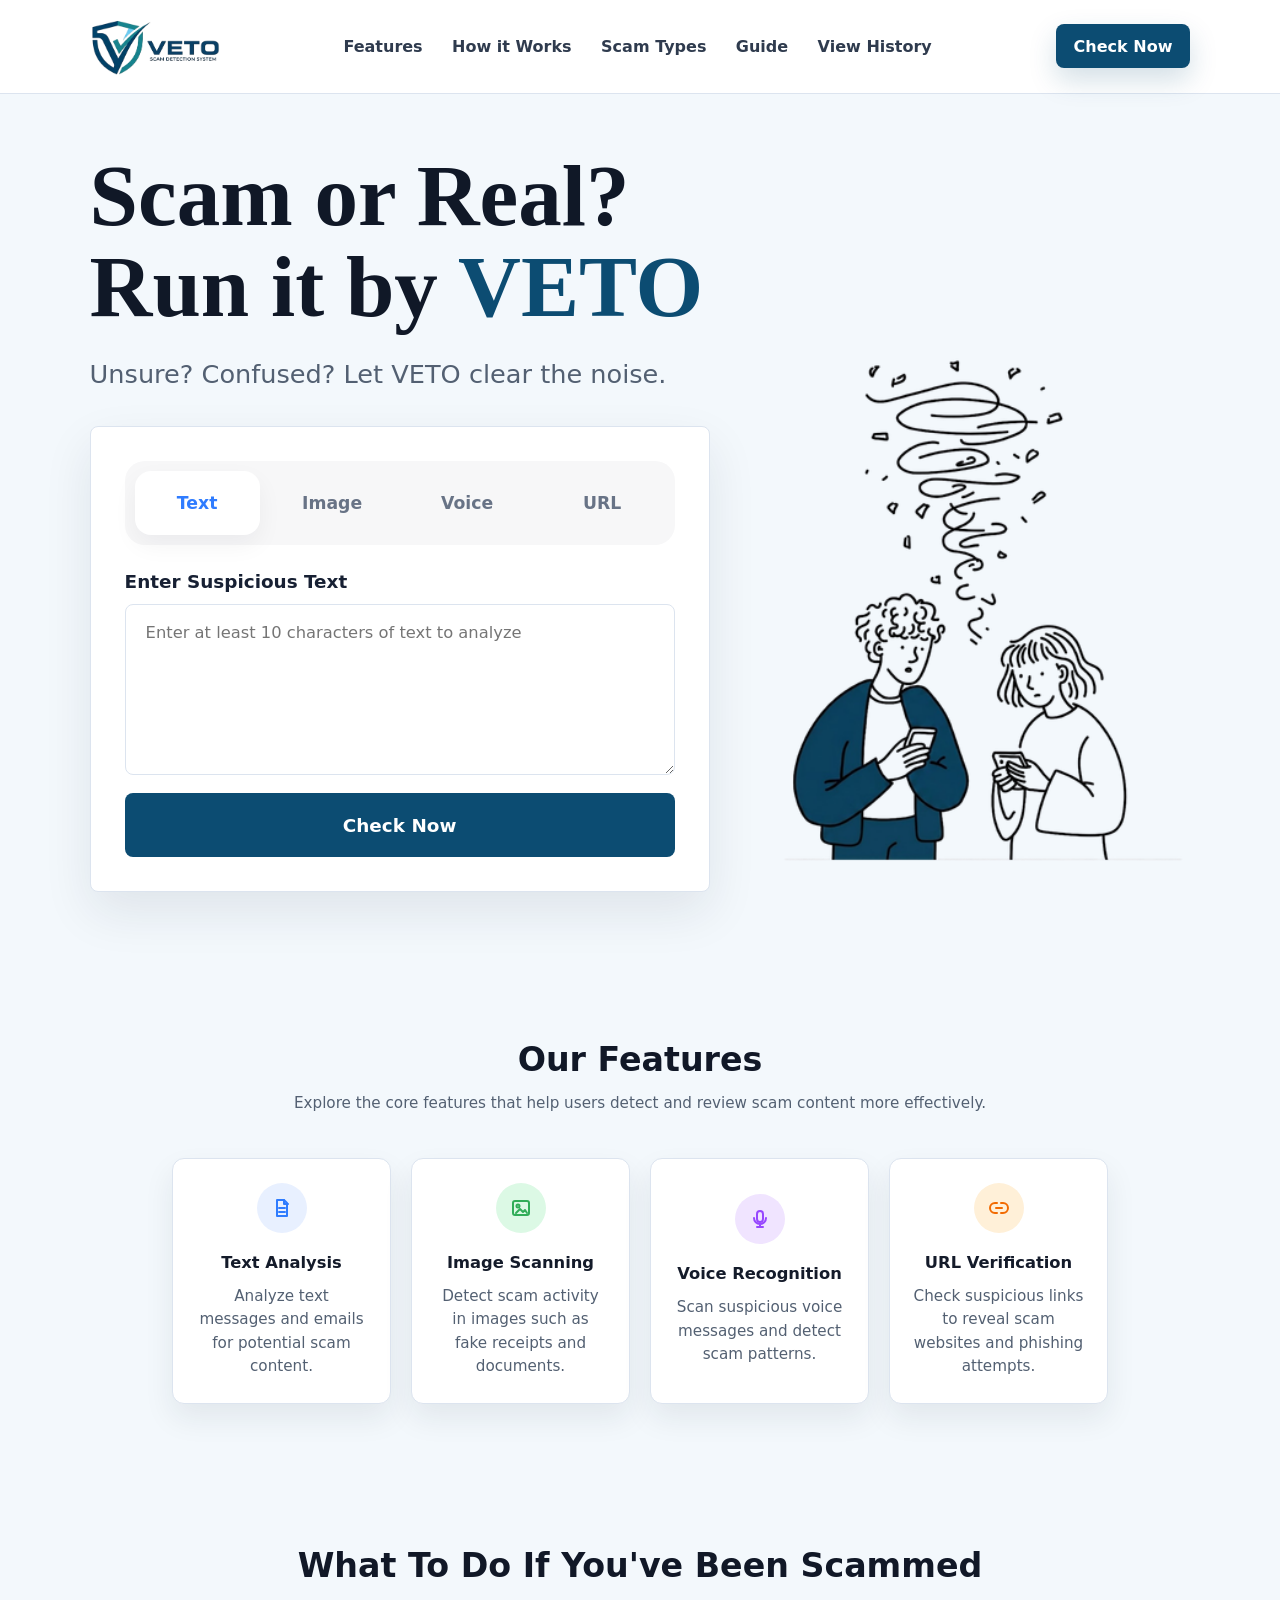
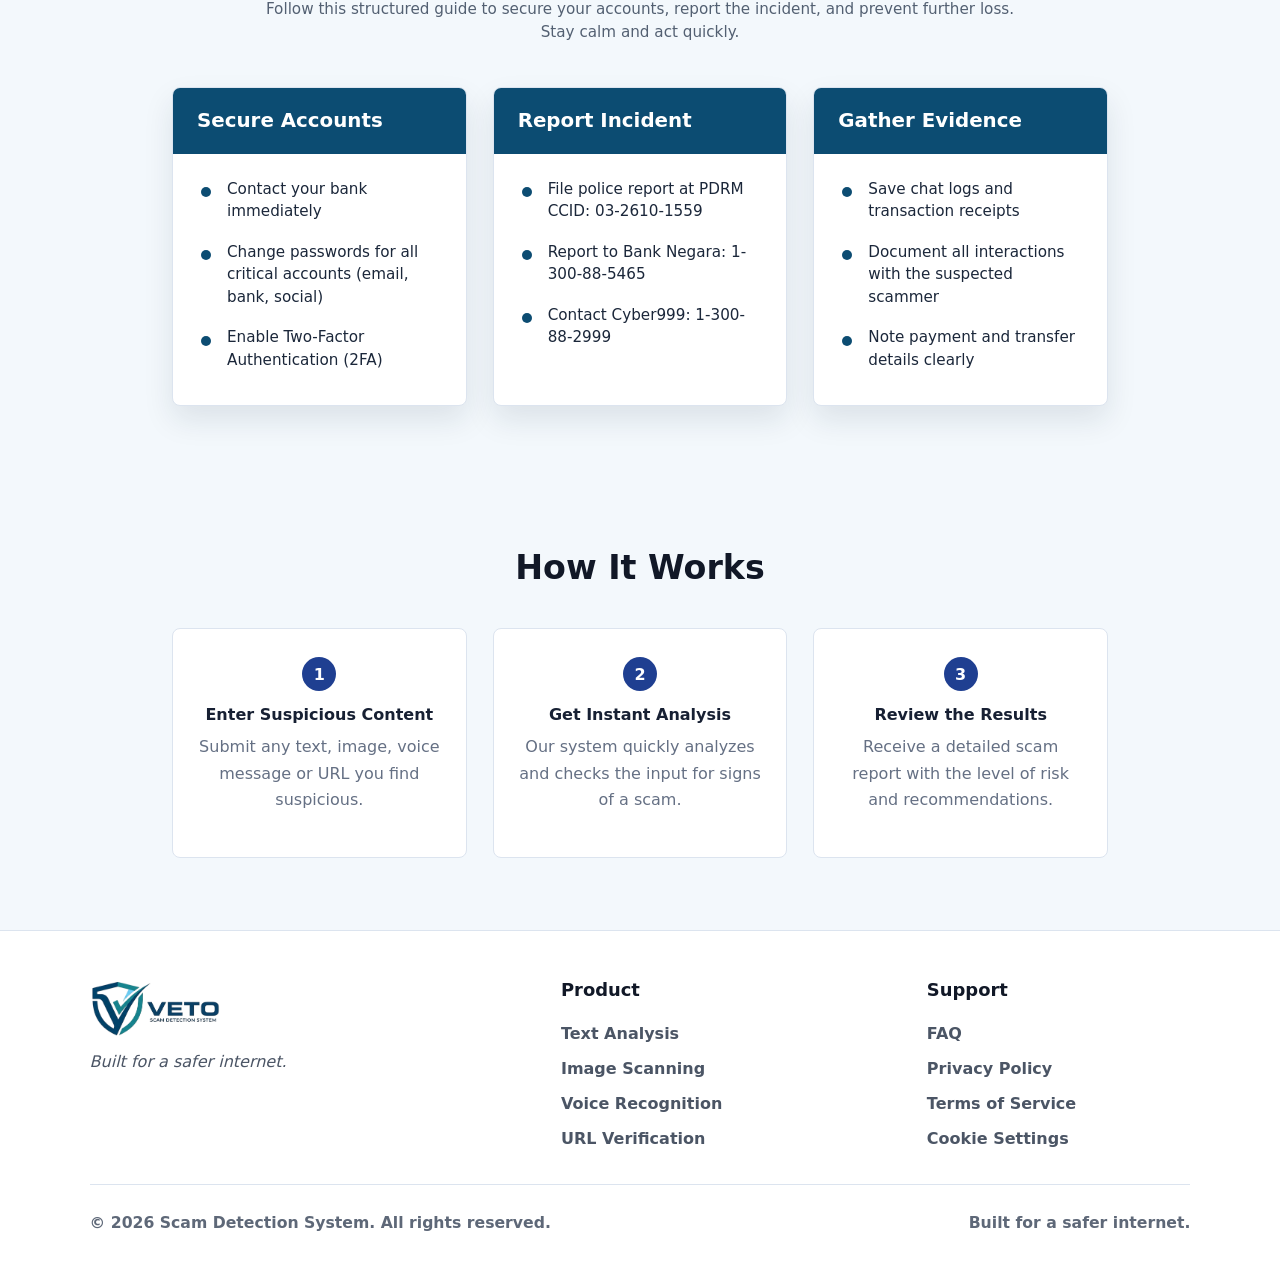
==== commit 792614ab: "feat: improve home check error handling" ====
--- a/index.html
+++ b/index.html
@@ -50,27 +50,35 @@
                 </div>
 
                 <div class="tab-panel" data-panel="image">
-                  <label for="image-input">Upload Suspicious Image</label>
-                  <div class="upload-box">
+                  <label for="image-input">Upload Image</label>
+                  <div class="upload-box upload-dropzone">
                     <input id="image-input" data-input="image-file" type="file" accept="image/*" />
-                    <span>Upload a screenshot. OCR will extract text for scam analysis.</span>
+                    <span class="upload-icon" aria-hidden="true">
+                      <svg viewBox="0 0 24 24"><rect x="4" y="5" width="16" height="14" rx="2" /><circle cx="9" cy="10" r="1.5" /><path d="M7 17l4-4 3 3 2-2 2 3" /></svg>
+                    </span>
+                    <strong>Drag and drop an image here, or click to select</strong>
+                    <small>Supports OCR text extraction from images</small>
                   </div>
-                  <textarea id="image-text" data-input="image-text" rows="4" placeholder="Extracted OCR text will appear here"></textarea>
+                  <textarea id="image-text" data-input="image-text" rows="4" placeholder="Extracted OCR text will appear here" hidden></textarea>
                 </div>
 
                 <div class="tab-panel" data-panel="voice">
-                  <label for="voice-input">Upload Suspicious Voice Recording</label>
-                  <div class="upload-box">
+                  <label for="voice-input">Upload Voice Recording</label>
+                  <div class="upload-box upload-dropzone">
                     <input id="voice-input" data-input="voice-file" type="file" accept="audio/*" />
-                    <span>Upload an audio file. Speech-to-text will create a transcript.</span>
+                    <span class="upload-icon" aria-hidden="true">
+                      <svg viewBox="0 0 24 24"><path d="M12 4a3 3 0 0 0-3 3v5a3 3 0 0 0 6 0V7a3 3 0 0 0-3-3z" /><path d="M6 11a6 6 0 0 0 12 0M12 17v3M9 20h6" /></svg>
+                    </span>
+                    <strong>Drag and drop an audio file here, or click to select</strong>
+                    <small>Supports speech-to-text conversion for voice messages</small>
                   </div>
-                  <textarea id="voice-text" data-input="voice-text" rows="4" placeholder="Transcribed speech will appear here"></textarea>
+                  <textarea id="voice-text" data-input="voice-text" rows="4" placeholder="Transcribed speech will appear here" hidden></textarea>
                 </div>
 
                 <div class="tab-panel" data-panel="url">
                   <label for="url-input">Enter Suspicious URL</label>
-                  <input id="url-input" data-input="url" type="url" placeholder="Paste suspicious link here" />
-                  <textarea id="url-context" data-input="url-context" rows="4" placeholder="Optional message context around the URL"></textarea>
+                  <input id="url-input" data-input="url" type="url" placeholder="https://example.com" />
+                  <textarea id="url-context" data-input="url-context" rows="4" placeholder="Optional message context around the URL" hidden></textarea>
                 </div>
 
                 <p id="form-error" class="form-error" role="alert"></p>
@@ -259,47 +267,68 @@
             <article class="scam-type-card">
               <span class="scam-type-icon" aria-hidden="true">♡</span>
               <div><h2>Romance Scam</h2><p>Scammers build fake emotional relationships to gain trust and ask for money.</p></div>
-              <button type="button">Learn</button>
+              <button type="button" data-scam-learn="romance">Learn</button>
             </article>
             <article class="scam-type-card">
               <span class="scam-type-icon" aria-hidden="true">▥</span>
               <div><h2>Bank Scam</h2><p>Fraudsters impersonate bank staff through calls, text messages, or fake alerts.</p></div>
-              <button type="button">Learn</button>
+              <button type="button" data-scam-learn="bank">Learn</button>
             </article>
             <article class="scam-type-card">
               <span class="scam-type-icon" aria-hidden="true">✉</span>
               <div><h2>Phishing</h2><p>Fake emails, texts, or websites are used to steal login credentials and personal data.</p></div>
-              <button type="button">Learn</button>
+              <button type="button" data-scam-learn="phishing">Learn</button>
             </article>
             <article class="scam-type-card">
               <span class="scam-type-icon" aria-hidden="true">🛒</span>
               <div><h2>Shopping Scam</h2><p>Fake online shops offer attractive deals but deliver nothing or poor-quality items.</p></div>
-              <button type="button">Learn</button>
+              <button type="button" data-scam-learn="shopping">Learn</button>
             </article>
             <article class="scam-type-card">
               <span class="scam-type-icon" aria-hidden="true">♜</span>
               <div><h2>Customer Service Scam</h2><p>Fraudsters pose as support teams or fake sellers to trick users into making payments.</p></div>
-              <button type="button">Learn</button>
+              <button type="button" data-scam-learn="customer-service">Learn</button>
             </article>
             <article class="scam-type-card">
               <span class="scam-type-icon" aria-hidden="true">▣</span>
               <div><h2>Delivery Scams</h2><p>Fake shipping notifications ask victims to pay fees or install malicious software.</p></div>
-              <button type="button">Learn</button>
+              <button type="button" data-scam-learn="delivery">Learn</button>
             </article>
             <article class="scam-type-card">
               <span class="scam-type-icon" aria-hidden="true">🎟</span>
               <div><h2>Lottery</h2><p>Victims are told they won a prize but must pay fees or provide details first.</p></div>
-              <button type="button">Learn</button>
+              <button type="button" data-scam-learn="lottery">Learn</button>
             </article>
             <article class="scam-type-card">
               <span class="scam-type-icon" aria-hidden="true">☼</span>
               <div><h2>Charity</h2><p>Scammers exploit sympathy by pretending to raise funds for emergencies or relief efforts.</p></div>
-              <button type="button">Learn</button>
+              <button type="button" data-scam-learn="charity">Learn</button>
             </article>
           </div>
           <p class="mechanics-note">Stay vigilant. Take control. Verified authorities are here to support you.</p>
         </div>
       </section>
+
+      <div id="scam-modal" class="scam-modal" hidden>
+        <div class="scam-modal-backdrop" data-scam-close></div>
+        <section class="scam-modal-card" role="dialog" aria-modal="true" aria-labelledby="scam-modal-title">
+          <header class="scam-modal-header">
+            <h2 id="scam-modal-title"></h2>
+            <p>Detailed explanation of how this scam usually works.</p>
+          </header>
+          <div class="scam-modal-body">
+            <p id="scam-modal-summary" class="scam-modal-summary"></p>
+            <section class="scam-detail-box">
+              <h3>Scam Details</h3>
+              <ul id="scam-modal-details"></ul>
+            </section>
+            <div class="scam-modal-actions">
+              <button class="modal-secondary" type="button" data-scam-close>Close</button>
+              <a class="modal-primary" href="#check" id="scam-start-analysis">Start Analysis</a>
+            </div>
+          </div>
+        </section>
+      </div>
 
       <section id="guide-view" class="view">
         <div class="guide-page">
@@ -319,7 +348,7 @@
                 <li>Scan images for suspicious content.</li>
                 <li>Ignore group invites from unknown contacts.</li>
               </ul>
-              <button type="button">Learn</button>
+              <button type="button" data-guide-learn="whatsapp">Learn</button>
             </article>
             <article class="security-guide-card guide-sms">
               <div class="guide-card-heading">
@@ -331,7 +360,7 @@
                 <li>Verify service notifications.</li>
                 <li>Do not share verification codes.</li>
               </ul>
-              <button type="button">Learn</button>
+              <button type="button" data-guide-learn="sms">Learn</button>
             </article>
             <article class="security-guide-card guide-social">
               <div class="guide-card-heading">
@@ -343,7 +372,7 @@
                 <li>Check login activity.</li>
                 <li>Enable enhanced privacy settings.</li>
               </ul>
-              <button type="button">Learn</button>
+              <button type="button" data-guide-learn="social">Learn</button>
             </article>
             <article class="security-guide-card guide-email">
               <div class="guide-card-heading">
@@ -355,7 +384,7 @@
                 <li>Scan all attachments.</li>
                 <li>Recognize common red flags.</li>
               </ul>
-              <button type="button">Learn</button>
+              <button type="button" data-guide-learn="email">Learn</button>
             </article>
           </div>
           <div class="guide-card-grid guide-panel" data-guide-panel="banking">
@@ -369,7 +398,7 @@
                 <li>Avoid login links from messages.</li>
                 <li>Check account activity notifications.</li>
               </ul>
-              <button type="button">Learn</button>
+              <button type="button" data-guide-learn="banking-login">Learn</button>
             </article>
             <article class="security-guide-card guide-card-protection">
               <div class="guide-card-heading">
@@ -381,7 +410,7 @@
                 <li>Enable spending alerts.</li>
                 <li>Never share PIN or CVV.</li>
               </ul>
-              <button type="button">Learn</button>
+              <button type="button" data-guide-learn="card-protection">Learn</button>
             </article>
             <article class="security-guide-card guide-loan">
               <div class="guide-card-heading">
@@ -393,7 +422,7 @@
                 <li>Verify financial institutions.</li>
                 <li>Avoid upfront processing fees.</li>
               </ul>
-              <button type="button">Learn</button>
+              <button type="button" data-guide-learn="loan-investment">Learn</button>
             </article>
             <article class="security-guide-card guide-call">
               <div class="guide-card-heading">
@@ -405,7 +434,7 @@
                 <li>Verify the caller independently.</li>
                 <li>Report suspicious banking calls.</li>
               </ul>
-              <button type="button">Learn</button>
+              <button type="button" data-guide-learn="bank-call">Learn</button>
             </article>
           </div>
         </div>
--- a/styles.css
+++ b/styles.css
@@ -438,6 +438,145 @@
   text-align: center;
 }
 
+.modal-open {
+  overflow: hidden;
+}
+
+.scam-modal[hidden] {
+  display: none;
+}
+
+.scam-modal {
+  position: fixed;
+  inset: 0;
+  z-index: 50;
+  display: grid;
+  place-items: center;
+  padding: 96px 24px 36px;
+}
+
+.scam-modal-backdrop {
+  position: absolute;
+  inset: 0;
+  background: rgba(15, 23, 42, 0.54);
+  backdrop-filter: blur(1px);
+}
+
+.scam-modal-card {
+  position: relative;
+  z-index: 1;
+  width: min(930px, 100%);
+  overflow: hidden;
+  border-radius: 20px;
+  background: white;
+  box-shadow: 0 28px 90px rgba(15, 23, 42, 0.35);
+}
+
+.scam-modal-header {
+  padding: 28px 34px 30px;
+  background: linear-gradient(120deg, #244b72, #456798);
+  color: white;
+}
+
+.scam-modal-header h2 {
+  margin: 0 0 10px;
+  color: white;
+  font-size: clamp(1.9rem, 3vw, 2.35rem);
+}
+
+.scam-modal-header p {
+  margin: 0;
+  color: rgba(255, 255, 255, 0.84);
+  font-size: 1.12rem;
+  font-weight: 700;
+}
+
+.scam-modal-body {
+  padding: 34px;
+}
+
+.scam-modal-summary {
+  margin: 0 0 28px;
+  color: #344258;
+  font-size: clamp(1.1rem, 1.6vw, 1.32rem);
+  font-weight: 650;
+  line-height: 1.55;
+}
+
+.scam-detail-box {
+  padding: 28px 30px;
+  border: 1px solid var(--border);
+  border-radius: 18px;
+  background: #f8fafc;
+}
+
+.scam-detail-box h3 {
+  margin: 0 0 22px;
+  color: #111827;
+  font-size: clamp(1.3rem, 2vw, 1.6rem);
+}
+
+.scam-detail-box ul {
+  display: grid;
+  gap: 22px;
+  margin: 0;
+  padding: 0;
+  list-style: none;
+}
+
+.scam-detail-box li {
+  position: relative;
+  padding-left: 32px;
+  color: #344258;
+  font-size: clamp(1.06rem, 1.5vw, 1.28rem);
+  font-weight: 600;
+  line-height: 1.5;
+}
+
+.scam-detail-box li::before {
+  content: "";
+  position: absolute;
+  left: 0;
+  top: 0.55em;
+  width: 13px;
+  height: 13px;
+  border-radius: 50%;
+  background: var(--brand-blue);
+}
+
+.scam-modal-actions {
+  display: flex;
+  justify-content: flex-end;
+  gap: 16px;
+  margin-top: 32px;
+}
+
+.modal-secondary,
+.modal-primary {
+  min-width: 112px;
+  min-height: 58px;
+  display: inline-flex;
+  align-items: center;
+  justify-content: center;
+  border-radius: 16px;
+  font-size: 1.05rem;
+  font-weight: 900;
+  text-decoration: none;
+  cursor: pointer;
+}
+
+.modal-secondary {
+  border: 1px solid #cfd8e6;
+  background: white;
+  color: #344258;
+}
+
+.modal-primary {
+  border: 0;
+  background: var(--brand-blue);
+  color: white;
+}
+
 .guide-page {
   max-width: 1580px;
   margin: 0 auto;
@@ -1193,6 +1332,53 @@
   color: var(--muted);
 }
 
+.upload-dropzone {
+  position: relative;
+  min-height: 178px;
+  border: 2px dashed #cfd6df;
+  background: #fafcff;
+  cursor: pointer;
+}
+
+.upload-dropzone input {
+  position: absolute;
+  inset: 0;
+  width: 100%;
+  height: 100%;
+  opacity: 0;
+  cursor: pointer;
+}
+
+.upload-icon {
+  display: grid;
+  place-items: center;
+  width: 48px;
+  height: 48px;
+  color: #98a3b3;
+}
+
+.upload-icon svg {
+  width: 46px;
+  height: 46px;
+  fill: none;
+  stroke: currentColor;
+  stroke-width: 1.8;
+  stroke-linecap: round;
+  stroke-linejoin: round;
+}
+
+.upload-dropzone strong {
+  color: var(--muted);
+  font-size: 1rem;
+  font-weight: 800;
+}
+
+.upload-dropzone small {
+  color: #737a8a;
+  font-size: 0.88rem;
+  font-weight: 700;
+}
+
 .primary-action,
 .secondary-action {
   border: 0;
@@ -1223,10 +1409,35 @@
 }
 
 .form-error {
-  min-height: 24px;
-  margin: 12px 0 0;
-  color: var(--danger);
-  font-weight: 700;
+  display: none;
+}
+
+.form-error:not(:empty) {
+  display: flex;
+  align-items: center;
+  gap: 12px;
+  min-height: 52px;
+  margin: 18px 0 0;
+  padding: 0 18px;
+  border: 1px solid #ffb8b8;
+  border-radius: 10px;
+  background: #fff1f1;
+  color: #c82b2b;
+  font-weight: 800;
+}
+
+.form-error:not(:empty)::before {
+  content: "!";
+  display: grid;
+  flex: 0 0 auto;
+  place-items: center;
+  width: 20px;
+  height: 20px;
+  border: 2px solid #ff3b3b;
+  border-radius: 50%;
+  color: #ff3b3b;
+  font-size: 0.82rem;
+  font-weight: 900;
 }
 
 .flow-strip,
@@ -1983,6 +2194,28 @@
     align-items: start;
   }
 
+  .scam-modal {
+    padding: 86px 14px 24px;
+  }
+
+  .scam-modal-header,
+  .scam-modal-body {
+    padding: 24px;
+  }
+
+  .scam-detail-box {
+    padding: 22px;
+  }
+
+  .scam-modal-actions {
+    flex-direction: column;
+  }
+
+  .modal-secondary,
+  .modal-primary {
+    width: 100%;
+  }
+
   .guide-tabs {
     grid-template-columns: 1fr;
   }
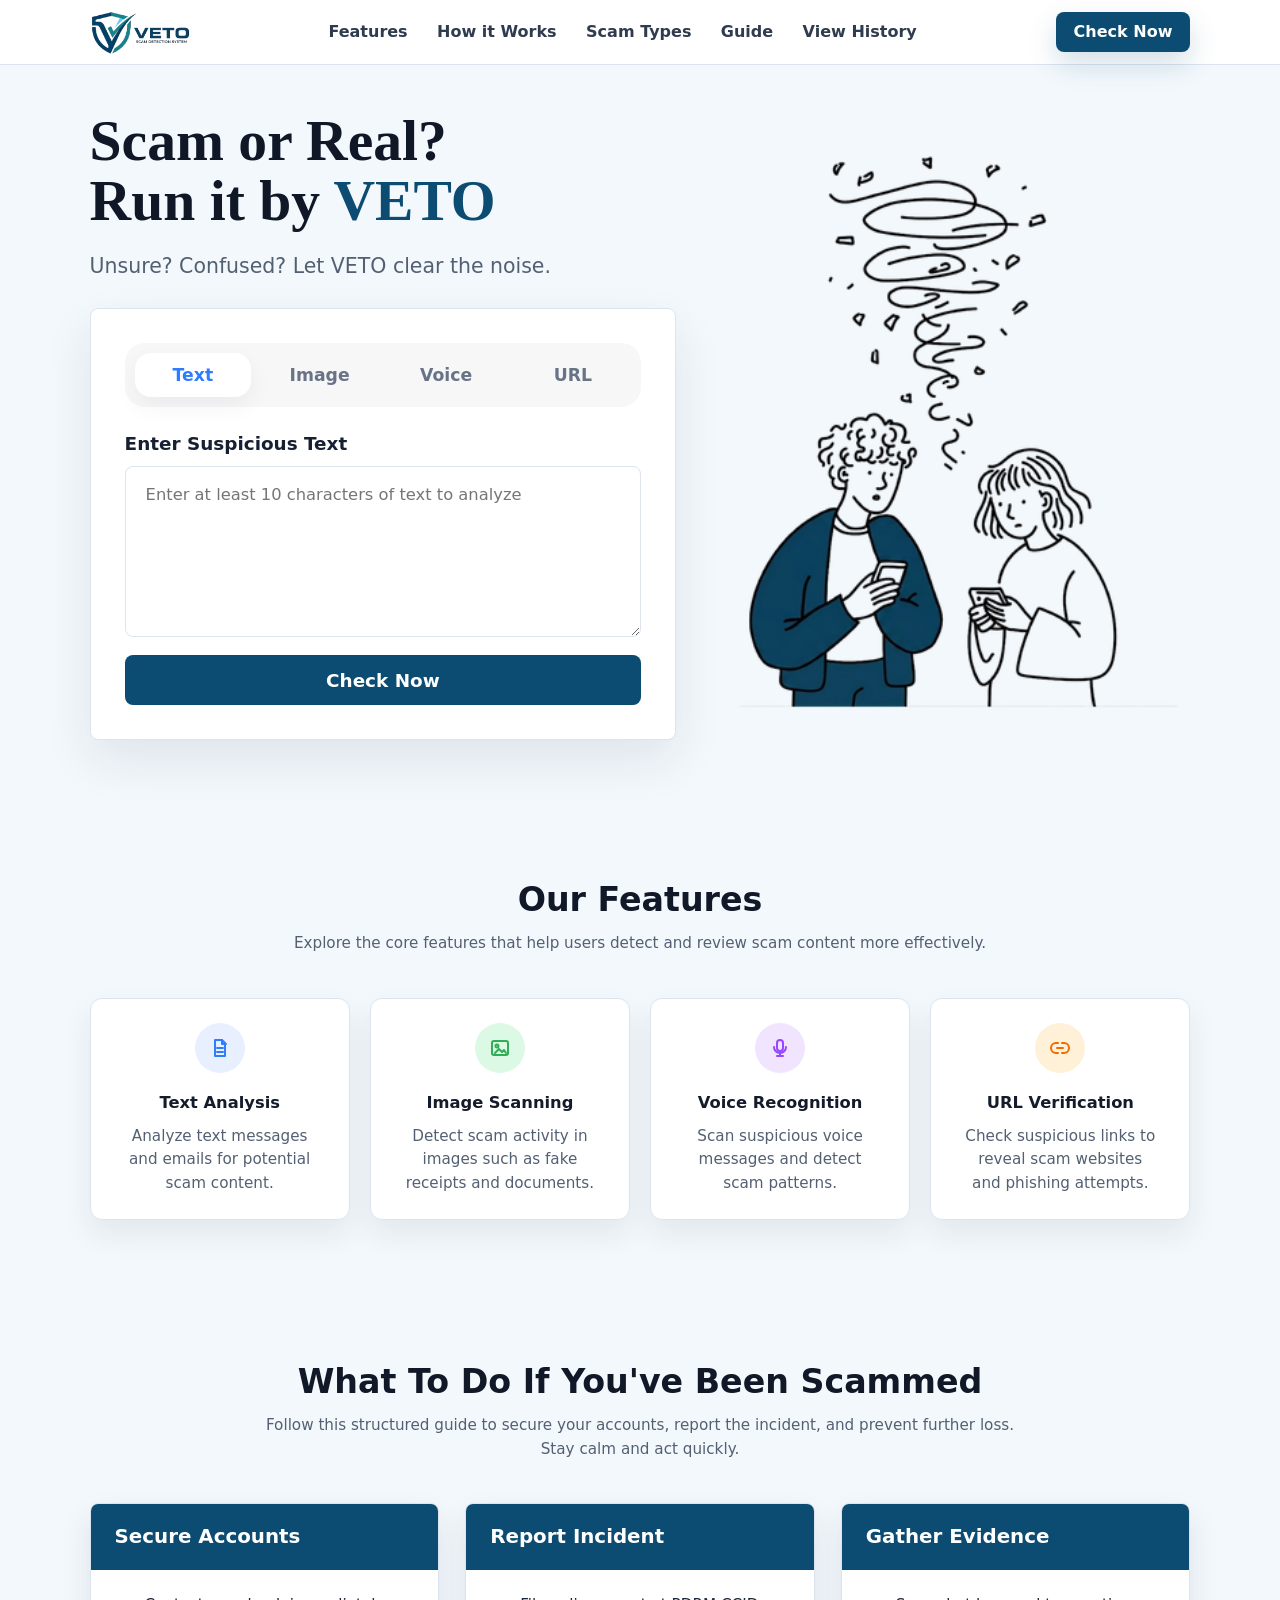
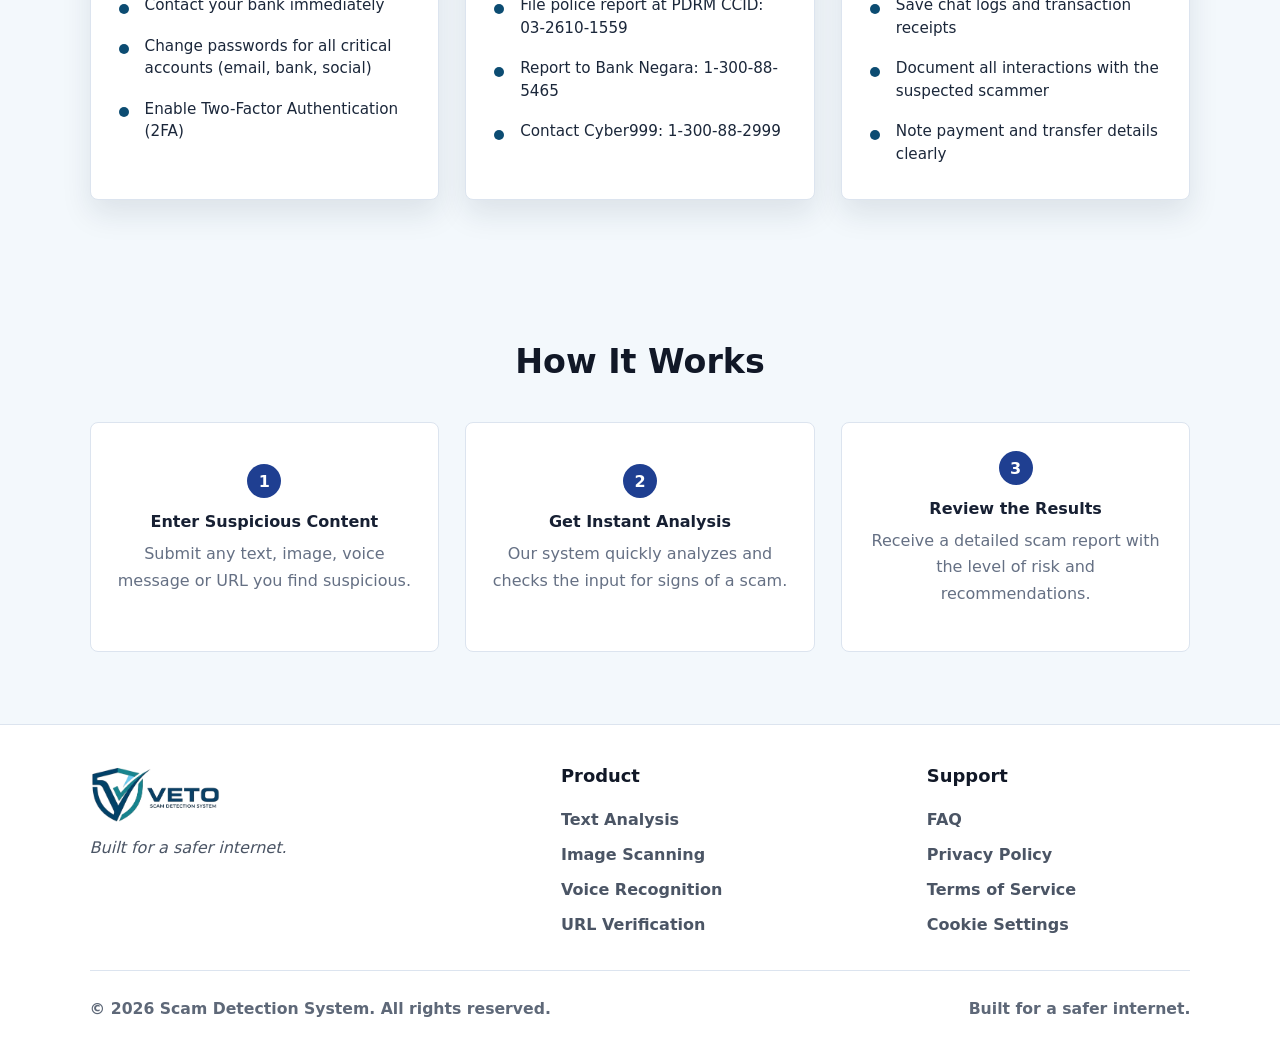
==== commit 323bed84: "fix: add checking loading state" ====
--- a/index.html
+++ b/index.html
@@ -59,7 +59,11 @@
                     <strong>Drag and drop an image here, or click to select</strong>
                     <small>Supports OCR text extraction from images</small>
                   </div>
-                  <textarea id="image-text" data-input="image-text" rows="4" placeholder="Extracted OCR text will appear here" hidden></textarea>
+                  <div class="extracted-review hidden-analysis-text" data-review="image">
+                    <h3>Review the extracted text before analysis</h3>
+                    <p>You can edit the extracted text if needed.</p>
+                    <textarea id="image-text" data-input="image-text" rows="4" placeholder="Extracted OCR text will appear here"></textarea>
+                  </div>
                 </div>
 
                 <div class="tab-panel" data-panel="voice">
@@ -72,7 +76,11 @@
                     <strong>Drag and drop an audio file here, or click to select</strong>
                     <small>Supports speech-to-text conversion for voice messages</small>
                   </div>
-                  <textarea id="voice-text" data-input="voice-text" rows="4" placeholder="Transcribed speech will appear here" hidden></textarea>
+                  <div class="extracted-review hidden-analysis-text" data-review="voice">
+                    <h3>Review the extracted text before analysis</h3>
+                    <p>You can edit the extracted text if needed.</p>
+                    <textarea id="voice-text" data-input="voice-text" rows="4" placeholder="Transcribed speech will appear here"></textarea>
+                  </div>
                 </div>
 
                 <div class="tab-panel" data-panel="url">
@@ -83,6 +91,12 @@
 
                 <p id="form-error" class="form-error" role="alert"></p>
                 <button class="primary-action" type="submit">Check Now</button>
+                <div class="analysis-loading" data-loading aria-live="polite" aria-hidden="true">
+                  <span class="loading-spinner" aria-hidden="true"></span>
+                  <h3>Analyzing Content</h3>
+                  <p>Please wait while VETO reviews your submitted content for scam indicators.</p>
+                  <span class="loading-progress" aria-hidden="true"></span>
+                </div>
               </form>
             </section>
           </div>
@@ -204,31 +218,62 @@
               </div>
 
               <div class="tab-panel" data-panel="image">
-                <label for="full-image-input">Upload Suspicious Image</label>
-                <div class="upload-box">
+                <label for="full-image-input">Upload Image</label>
+                <div class="upload-box upload-dropzone">
                   <input id="full-image-input" data-input="image-file" type="file" accept="image/*" />
-                  <span>Upload a screenshot. OCR will extract text for scam analysis.</span>
+                  <span class="upload-icon" aria-hidden="true">
+                    <svg viewBox="0 0 24 24">
+                      <path d="M4 5h16v14H4z" />
+                      <path d="M8 11l3 3 2-2 4 5" />
+                      <circle cx="9" cy="9" r="1.5" />
+                    </svg>
+                  </span>
+                  <strong>Drag and drop an image here, or click to select</strong>
+                  <small>Supports OCR text extraction from images</small>
                 </div>
-                <textarea id="full-image-text" data-input="image-text" rows="4" placeholder="Extracted OCR text will appear here"></textarea>
+                <div class="extracted-review hidden-analysis-text" data-review="image">
+                  <h3>Review the extracted text before analysis</h3>
+                  <p>You can edit the extracted text if needed.</p>
+                  <textarea id="full-image-text" data-input="image-text" rows="4" placeholder="Extracted OCR text will appear here"></textarea>
+                </div>
               </div>
 
               <div class="tab-panel" data-panel="voice">
-                <label for="full-voice-input">Upload Suspicious Voice Recording</label>
-                <div class="upload-box">
+                <label for="full-voice-input">Upload Voice Recording</label>
+                <div class="upload-box upload-dropzone">
                   <input id="full-voice-input" data-input="voice-file" type="file" accept="audio/*" />
-                  <span>Upload an audio file. Speech-to-text will create a transcript.</span>
+                  <span class="upload-icon" aria-hidden="true">
+                    <svg viewBox="0 0 24 24">
+                      <path d="M12 3v10" />
+                      <path d="M8 7v5a4 4 0 0 0 8 0V7" />
+                      <path d="M5 11v1a7 7 0 0 0 14 0v-1" />
+                      <path d="M12 19v3" />
+                    </svg>
+                  </span>
+                  <strong>Drag and drop an audio file here, or click to select</strong>
+                  <small>Supports speech-to-text conversion for voice messages</small>
                 </div>
-                <textarea id="full-voice-text" data-input="voice-text" rows="4" placeholder="Transcribed speech will appear here"></textarea>
+                <div class="extracted-review hidden-analysis-text" data-review="voice">
+                  <h3>Review the extracted text before analysis</h3>
+                  <p>You can edit the extracted text if needed.</p>
+                  <textarea id="full-voice-text" data-input="voice-text" rows="4" placeholder="Transcribed speech will appear here"></textarea>
+                </div>
               </div>
 
               <div class="tab-panel" data-panel="url">
                 <label for="full-url-input">Enter Suspicious URL</label>
-                <input id="full-url-input" data-input="url" type="url" placeholder="Paste suspicious link here" />
-                <textarea id="full-url-context" data-input="url-context" rows="4" placeholder="Optional message context around the URL"></textarea>
+                <input id="full-url-input" data-input="url" type="url" placeholder="https://example.com" />
+                <textarea id="full-url-context" class="hidden-analysis-text" data-input="url-context" rows="4" placeholder="Optional message context around the URL"></textarea>
               </div>
 
               <p class="form-error" role="alert"></p>
               <button class="primary-action" type="submit">Check Now</button>
+              <div class="analysis-loading" data-loading aria-live="polite" aria-hidden="true">
+                <span class="loading-spinner" aria-hidden="true"></span>
+                <h3>Analyzing Content</h3>
+                <p>Please wait while VETO reviews your submitted content for scam indicators.</p>
+                <span class="loading-progress" aria-hidden="true"></span>
+              </div>
             </form>
           </section>
 
@@ -442,7 +487,10 @@
 
       <section id="result-view" class="view">
         <div class="result-layout">
-          <a class="back-link" href="#check">← Check another content</a>
+          <header class="check-page-heading result-page-heading">
+            <h1>Check for Scams</h1>
+            <p>Choose your input method and submit content for analysis.</p>
+          </header>
           <section id="result-card" class="result-card"></section>
         </div>
       </section>
--- a/styles.css
+++ b/styles.css
@@ -44,7 +44,7 @@
   align-items: center;
   justify-content: space-between;
   gap: 24px;
-  padding: 18px clamp(28px, 7vw, 150px);
+  padding: 10px clamp(28px, 7vw, 150px);
   background: rgba(255, 255, 255, 0.96);
   border-bottom: 1px solid var(--border);
   backdrop-filter: blur(14px);
@@ -64,7 +64,7 @@
 
 .brand img {
   display: block;
-  width: 130px;
+  width: 100px;
   height: auto;
 }
 
@@ -91,7 +91,7 @@
   display: inline-flex;
   align-items: center;
   justify-content: center;
-  min-height: 44px;
+  min-height: 40px;
   border-radius: 8px;
   padding: 0 18px;
   background: var(--brand-blue);
@@ -121,33 +121,33 @@
 
 .home-hero {
   display: grid;
-  grid-template-columns: minmax(620px, 0.98fr) minmax(420px, 0.82fr);
-  gap: clamp(32px, 5vw, 88px);
+  grid-template-columns: minmax(520px, 0.95fr) minmax(340px, 0.75fr);
+  gap: clamp(28px, 4vw, 58px);
   align-items: center;
-  max-width: 1760px;
-  min-height: calc(100vh - 88px);
+  width: 100%;
+  min-height: 700px;
   margin: 0 auto;
-  padding: 56px clamp(28px, 7vw, 150px) 78px;
+  padding: 46px clamp(28px, 7vw, 150px) 70px;
 }
 
 .home-copy {
-  max-width: 850px;
+  max-width: 640px;
 }
 
 .home-copy p {
   color: #536072;
-  font-size: clamp(1.45rem, 2vw, 2rem);
+  font-size: clamp(1.15rem, 1.6vw, 1.45rem);
   line-height: 1.38;
-  margin-bottom: 34px;
+  margin-bottom: 28px;
 }
 
 .home-copy h1 {
   font-family: Georgia, "Times New Roman", serif;
-  font-size: clamp(4rem, 6.8vw, 7.3rem);
+  font-size: clamp(3.6rem, 4.4vw, 5.9rem);
   line-height: 1.05;
   letter-spacing: 0;
   color: #101827;
-  margin-bottom: 24px;
+  margin-bottom: 20px;
 }
 
 .home-copy h1 span {
@@ -155,7 +155,7 @@
 }
 
 .home-art {
-  min-height: 680px;
+  min-height: 560px;
   display: grid;
   place-items: end center;
   position: relative;
@@ -167,7 +167,7 @@
 }
 
 .home-art img {
-  width: min(96%, 610px);
+  width: min(96%, 500px);
   height: auto;
   object-fit: contain;
   position: relative;
@@ -197,7 +197,12 @@
   color: var(--primary);
 }
 
-.home-section,
+.home-section {
+  width: 100%;
+  margin: 0 auto;
+  padding: 72px clamp(28px, 7vw, 150px);
+}
+
 .check-shell {
   max-width: 984px;
   margin: 0 auto;
@@ -360,15 +365,15 @@
 }
 
 .mechanics-page {
-  max-width: 1700px;
+  width: 100%;
   margin: 0 auto;
-  padding: 84px clamp(28px, 7vw, 150px) 64px;
+  padding: 44px clamp(28px, 7vw, 150px) 64px;
 }
 
 .mechanics-page h1 {
   margin-bottom: 54px;
   color: var(--brand-blue);
-  font-size: clamp(3.2rem, 5.2vw, 5.7rem);
+  font-size: clamp(3.2rem, 4.4vw, 5.7rem);
   line-height: 1.05;
   text-align: center;
 }
@@ -421,7 +426,7 @@
 
 .scam-type-card button {
   min-width: 110px;
-  min-height: 54px;
+  min-height: 44px;
   border: 2px solid var(--brand-blue);
   border-radius: 16px;
   background: white;
@@ -553,7 +558,7 @@
 
 .modal-secondary,
 .modal-primary {
-  min-width: 112px;
+  min-width: 155px;
   min-height: 58px;
   display: inline-flex;
   align-items: center;
@@ -580,13 +585,13 @@
 .guide-page {
   max-width: 1580px;
   margin: 0 auto;
-  padding: 76px clamp(28px, 7vw, 150px) 70px;
+  padding: 44px clamp(28px, 7vw, 150px) 64px;
 }
 
 .guide-page h1 {
   margin-bottom: 56px;
   color: var(--brand-blue);
-  font-size: clamp(3rem, 4.8vw, 5rem);
+  font-size: clamp(3rem, 4.4vw, 5rem);
   line-height: 1.08;
   text-align: center;
 }
@@ -604,7 +609,7 @@
 }
 
 .guide-tabs button {
-  min-height: 58px;
+  min-height: 50px;
   border: 0;
   border-radius: 12px;
   background: transparent;
@@ -759,7 +764,7 @@
   right: 28px;
   bottom: 28px;
   min-width: 112px;
-  min-height: 56px;
+  min-height: 44px;
   border: 2px solid var(--brand-blue);
   border-radius: 16px;
   background: white;
@@ -983,8 +988,8 @@
 }
 
 .compact-check {
-  max-width: 760px;
-  padding: 28px;
+  max-width: 640px;
+  padding: 24px;
   border-radius: 18px;
   box-shadow:
     0 16px 32px rgba(15, 23, 42, 0.08),
@@ -992,53 +997,164 @@
 }
 
 .check-page {
-  max-width: 1700px;
+  max-width: 1380px;
   margin: 0 auto;
-  padding: 0 clamp(28px, 7vw, 150px) 72px;
+  padding: 0 clamp(24px, 4vw, 42px) 72px;
 }
 
 .check-page-heading {
-  padding: 0 0 44px;
+  padding: 38px 0 38px;
   text-align: center;
 }
 
 .check-page-heading h1 {
-  margin: 0 0 18px;
+  margin: 0 0 14px;
   color: var(--brand-blue);
-  font-size: clamp(3.2rem, 5vw, 4.7rem);
+  font-size: clamp(3rem, 4.2vw, 4rem);
   line-height: 1.02;
 }
 
 .check-page-heading p {
   margin: 0;
   color: #536075;
-  font-size: clamp(1.15rem, 1.55vw, 1.45rem);
+  font-size: clamp(1.08rem, 1.35vw, 1.28rem);
   font-weight: 650;
 }
 
 .full-check {
-  padding: 30px;
+  padding: 22px;
   border-radius: 12px;
 }
 
+.full-check .tab-list {
+  margin-bottom: 34px;
+  padding: 6px;
+  border-radius: 9px;
+}
+
+.full-check .tab {
+  min-height: 44px;
+  border-radius: 9px;
+  font-size: 0.95rem;
+}
+
+.full-check .tab-panel.active {
+  gap: 16px;
+}
+
+.full-check label {
+  font-size: 0.98rem;
+}
+
 .full-check textarea {
-  min-height: 174px;
-  font-size: 1.05rem;
+  min-height: 164px;
+  font-size: 1rem;
+}
+
+.full-check input[type="url"] {
+  min-height: 40px;
+  padding: 10px 14px;
+}
+
+.full-check .upload-dropzone {
+  min-height: 138px;
+  border-width: 2px;
+  border-color: #cbd5e1;
+  background: #fafcff;
+}
+
+.full-check .upload-icon {
+  width: 36px;
+  height: 36px;
+}
+
+.full-check .upload-icon svg {
+  width: 36px;
+  height: 36px;
+}
+
+.full-check .upload-dropzone strong {
+  font-size: 0.96rem;
+}
+
+.full-check .upload-dropzone.has-file strong {
+  color: #111827;
+}
+
+.full-check .upload-dropzone small {
+  font-size: 0.84rem;
+}
+
+.hidden-analysis-text {
+  display: none !important;
+}
+
+.extracted-review {
+  display: grid;
+  gap: 10px;
+  padding: 18px;
+  border: 1px solid #d8dee8;
+  border-radius: 8px;
+  background: #fbfcfe;
+}
+
+.extracted-review h3 {
+  margin: 0;
+  color: #111827;
+  font-size: 1.02rem;
+}
+
+.extracted-review p {
+  margin: 0;
+  color: #536075;
+  font-size: 0.94rem;
+  font-weight: 600;
+}
+
+.full-check .extracted-review textarea {
+  min-height: 84px;
+  padding: 12px 14px;
+  font-size: 0.98rem;
+}
+
+.compact-check .extracted-review {
+  gap: 8px;
+  padding: 14px;
+}
+
+.compact-check .extracted-review h3 {
+  font-size: 0.95rem;
+}
+
+.compact-check .extracted-review p {
+  font-size: 0.86rem;
+}
+
+.compact-check .extracted-review textarea {
+  min-height: 84px;
+  padding: 12px 14px;
+  font-size: 0.9rem;
+}
+
+.full-check .primary-action {
+  min-height: 52px;
+  margin-top: 22px;
+  font-size: 1rem;
 }
 
 .check-benefit-grid {
   display: grid;
   grid-template-columns: repeat(3, 1fr);
   gap: 22px;
-  margin-top: 42px;
+  margin-top: 34px;
 }
 
 .check-benefit-grid article {
-  min-height: 180px;
+  min-height: 146px;
   display: grid;
   place-items: center;
-  gap: 10px;
-  padding: 26px 22px;
+  gap: 8px;
+  padding: 20px 22px;
   border: 1px solid var(--border);
   border-radius: 12px;
   background: white;
@@ -1049,16 +1165,16 @@
 .check-benefit-icon {
   display: grid;
   place-items: center;
-  width: 56px;
-  height: 56px;
+  width: 44px;
+  height: 44px;
   border-radius: 50%;
   background: #dceaff;
   color: #244e9a;
 }
 
 .check-benefit-icon svg {
-  width: 30px;
-  height: 30px;
+  width: 24px;
+  height: 24px;
   fill: none;
   stroke: currentColor;
   stroke-width: 2;
@@ -1067,22 +1183,22 @@
 }
 
 .check-benefit-grid h2 {
-  margin: 4px 0 0;
+  margin: 2px 0 0;
   color: #111827;
-  font-size: 1.15rem;
+  font-size: 1rem;
 }
 
 .check-benefit-grid p {
   margin: 0;
   color: #536075;
+  font-size: 0.9rem;
+  font-weight: 600;
+}
+
+.check-page-note {
+  margin: 34px 0 0;
+  color: #536075;
   font-size: 1rem;
-  font-weight: 600;
-}
-
-.check-page-note {
-  margin: 46px 0 0;
-  color: #536075;
-  font-size: 1.18rem;
   font-weight: 650;
   text-align: center;
 }
@@ -1255,6 +1371,10 @@
   padding: clamp(22px, 4vw, 34px);
 }
 
+.check-form {
+  position: relative;
+}
+
 .tab-list {
   display: grid;
   grid-template-columns: repeat(4, 1fr);
@@ -1266,7 +1386,7 @@
 }
 
 .tab {
-  min-height: 64px;
+  min-height: 44px;
   border: 0;
   border-radius: 16px;
   background: transparent;
@@ -1391,7 +1511,7 @@
 
 .primary-action {
   width: 100%;
-  min-height: 64px;
+  min-height: 50px;
   margin-top: 18px;
   background: var(--brand-blue);
   color: white;
@@ -1400,6 +1520,107 @@
 
 .primary-action:hover {
   background: var(--primary-dark);
+}
+
+.analysis-panel.is-loading .tab-list,
+.check-form.is-loading .tab-panel,
+.check-form.is-loading .form-error,
+.check-form.is-loading .primary-action {
+  filter: blur(6px);
+  opacity: 0.32;
+  pointer-events: none;
+}
+
+.check-form.is-loading .primary-action {
+  background: #aebbc8;
+}
+
+.analysis-loading {
+  position: absolute;
+  inset: 0;
+  z-index: 3;
+  display: none;
+  place-items: center;
+  align-content: center;
+  gap: 18px;
+  padding: 38px;
+  border-radius: 8px;
+  text-align: center;
+  color: #111827;
+  pointer-events: none;
+}
+
+.check-form.is-loading .analysis-loading {
+  display: grid;
+}
+
+.loading-spinner {
+  width: 70px;
+  height: 70px;
+  display: grid;
+  place-items: center;
+  border-radius: 50%;
+  background: #e8f2fc;
+}
+
+.loading-spinner::before {
+  content: "";
+  width: 36px;
+  height: 36px;
+  border: 4px solid rgba(12, 76, 114, 0.18);
+  border-top-color: var(--brand-blue);
+  border-radius: 50%;
+  animation: loading-spin 0.85s linear infinite;
+}
+
+.analysis-loading h3 {
+  margin: 0;
+  font-size: clamp(1.45rem, 2.2vw, 2rem);
+  line-height: 1.15;
+}
+
+.analysis-loading p {
+  max-width: 470px;
+  margin: 0;
+  color: #536075;
+  font-size: 1.02rem;
+  font-weight: 650;
+  line-height: 1.55;
+}
+
+.loading-progress {
+  width: min(100%, 500px);
+  height: 10px;
+  overflow: hidden;
+  border-radius: 999px;
+  background: #d8e0e9;
+}
+
+.loading-progress::before {
+  content: "";
+  display: block;
+  width: 58%;
+  height: 100%;
+  border-radius: inherit;
+  background: #254766;
+  animation: loading-progress 1.2s ease-in-out infinite;
+}
+
+@keyframes loading-spin {
+  to {
+    transform: rotate(360deg);
+  }
+}
+
+@keyframes loading-progress {
+  0%,
+  100% {
+    transform: translateX(-55%);
+  }
+
+  50% {
+    transform: translateX(130%);
+  }
 }
 
 .secondary-action {
@@ -1423,7 +1644,8 @@
   border-radius: 10px;
   background: #fff1f1;
   color: #c82b2b;
-  font-weight: 800;
+  font-weight: 500;
+  font-size: 1.10rem;
 }
 
 .form-error:not(:empty)::before {
@@ -1500,87 +1722,366 @@
 }
 
 .result-layout {
+  max-width: 1280px;
+  margin: 0 auto;
+  padding: 0 clamp(24px, 5vw, 90px) 78px;
   box-shadow: none;
 }
 
-.back-link {
+.result-card {
+  padding: 0;
+  border: 0;
+  background: transparent;
+  box-shadow: none;
+}
+
+.result-page-heading {
+  padding-bottom: 42px;
+}
+
+.result-summary-card,
+.result-info-card {
+  overflow: hidden;
+  border: 1px solid var(--border);
+  border-radius: 8px;
+  background: white;
+  box-shadow: 0 8px 18px rgba(24, 37, 56, 0.08);
+}
+
+.result-summary-card.safe {
+  --result-color: #3aa34b;
+  --result-soft: #eaf7ee;
+  --term-bg: #eaf7ee;
+}
+
+.result-summary-card.suspicious {
+  --result-color: #df9b35;
+  --result-soft: #fff2cf;
+  --term-bg: #fff0c9;
+}
+
+.result-summary-card.dangerous {
+  --result-color: #c92a27;
+  --result-soft: #fde8e8;
+  --term-bg: #ffe1e1;
+}
+
+.result-status-bar {
+  display: flex;
+  align-items: center;
+  min-height: 42px;
+  padding: 0 28px;
+  background: var(--result-color);
+  color: white;
+  font-weight: 900;
+}
+
+.result-status-bar span {
   display: inline-flex;
-  margin-bottom: 18px;
-  color: var(--muted);
+  align-items: center;
+  gap: 10px;
+}
+
+.result-status-bar span::before {
+  content: "✓";
+  display: grid;
+  place-items: center;
+  width: 18px;
+  height: 18px;
+  border: 2px solid rgba(255, 255, 255, 0.85);
+  border-radius: 50%;
+  font-size: 0.72rem;
+  line-height: 1;
+}
+
+.result-summary-body {
+  display: grid;
+  grid-template-columns: minmax(0, 1fr) 260px;
+  gap: 42px;
+  align-items: center;
+  min-height: 310px;
+  padding: 40px 48px 44px;
+}
+
+.result-verdict {
+  display: grid;
+  grid-template-columns: 54px minmax(0, 1fr);
+  gap: 22px;
+  align-items: start;
+}
+
+.result-shield {
+  display: grid;
+  place-items: center;
+  width: 50px;
+  height: 50px;
+  border-radius: 50%;
+  background: var(--result-color);
+  color: white;
+}
+
+.result-shield svg {
+  width: 28px;
+  height: 28px;
+  fill: currentColor;
+}
+
+.result-copy h2 {
+  margin: 3px 0 8px;
+  color: #121a2a;
+  font-size: clamp(1.35rem, 1.8vw, 1.62rem);
+  line-height: 1.18;
+}
+
+.result-copy p {
+  margin: 0 0 14px;
+  color: #536075;
+  font-weight: 700;
+}
+
+.risk-pill {
+  display: inline-flex;
+  align-items: center;
+  min-height: 22px;
+  margin-bottom: 26px;
+  border-radius: 999px;
+  padding: 0 14px;
+  background: #f2f3f5;
+  color: #444b56;
+  font-size: 0.86rem;
+  font-weight: 900;
+}
+
+.result-check-list {
+  display: grid;
+  gap: 20px;
+  margin: 0;
+  padding: 0;
+  list-style: none;
+}
+
+.result-check-list li {
+  position: relative;
+  padding-left: 42px;
+  color: #4b5567;
+  font-size: clamp(0.98rem, 1.25vw, 1.12rem);
+  font-weight: 650;
+  line-height: 1.55;
+}
+
+.result-check-list li::before {
+  content: "✓";
+  position: absolute;
+  left: 0;
+  top: -2px;
+  display: grid;
+  place-items: center;
+  width: 26px;
+  height: 26px;
+  border-radius: 50%;
+  background: var(--result-color);
+  color: white;
+  font-size: 0.9rem;
+  font-weight: 900;
+}
+
+.result-check-list strong {
+  color: #252d3a;
+  font-weight: 900;
+}
+
+.result-score-panel {
+  display: grid;
+  justify-items: center;
+  gap: 16px;
+}
+
+.result-ring {
+  --result-color: #3aa34b;
+  position: relative;
+  display: grid;
+  place-items: center;
+  width: 118px;
+  height: 118px;
+  border-radius: 50%;
+  background: conic-gradient(var(--result-color) calc(var(--score) * 1%), #e5e7eb 0);
+}
+
+.result-ring::before {
+  content: "";
+  position: absolute;
+  inset: 12px;
+  border-radius: 50%;
+  background: white;
+}
+
+.result-ring.safe {
+  --result-color: #55bc85;
+}
+
+.result-ring.suspicious {
+  --result-color: #f0a02f;
+}
+
+.result-ring.dangerous {
+  --result-color: #d33a34;
+}
+
+.result-ring strong {
+  position: relative;
+  z-index: 1;
+  color: #121a2a;
+  font-size: 2rem;
+  font-weight: 900;
+}
+
+.risk-name {
+  color: #111827;
+  font-size: 1.25rem;
+  font-weight: 900;
+}
+
+.risk-scale {
+  --result-color: #3aa34b;
+  display: grid;
+  grid-template-columns: auto 92px auto;
+  gap: 9px;
+  align-items: center;
+  color: #7b8493;
   font-weight: 800;
 }
 
-.result-card {
-  padding: clamp(24px, 4vw, 42px);
-}
-
-.result-header {
-  display: grid;
-  grid-template-columns: minmax(0, 1fr) 190px;
+.result-summary-card.suspicious .risk-scale {
+  --result-color: #df9b35;
+}
+
+.result-summary-card.dangerous .risk-scale {
+  --result-color: #c92a27;
+}
+
+.risk-scale i {
+  display: block;
+  height: 4px;
+  border-radius: 999px;
+  background:
+    linear-gradient(var(--result-color), var(--result-color)) left / calc(var(--score) * 1%) 100% no-repeat,
+    #e6e8ec;
+}
+
+.result-detail-grid {
+  display: grid;
+  grid-template-columns: 1fr 1fr;
   gap: 28px;
-  align-items: center;
-  padding-bottom: 28px;
-  border-bottom: 1px solid var(--border);
-}
-
-.status-row {
+  margin-top: 32px;
+}
+
+.result-info-card {
+  min-height: 360px;
+  padding: 30px;
+}
+
+.result-info-card h2 {
+  margin: 0 0 22px;
+  color: #182231;
+  font-size: 1.18rem;
+}
+
+.result-detail-box {
+  margin-top: 16px;
+  border: 1px solid var(--border);
+  border-radius: 8px;
+  padding: 18px 20px;
+  background: #fafbfc;
+}
+
+.result-detail-box span {
+  display: block;
+  margin-bottom: 8px;
+  color: #7b8493;
+  font-size: 0.82rem;
+  font-weight: 900;
+  letter-spacing: 0.04em;
+  text-transform: uppercase;
+}
+
+.result-detail-box p {
+  margin: 0;
+  color: #465264;
+  font-weight: 700;
+  line-height: 1.5;
+}
+
+.result-term-list {
   display: flex;
   flex-wrap: wrap;
   gap: 10px;
-  margin-bottom: 14px;
-}
-
-.badge.safe {
-  color: var(--safe);
-  background: #e7f7ef;
-  border-color: #bfe7d4;
-}
-
-.badge.suspicious {
-  color: var(--warning);
-  background: #fff5df;
-  border-color: #f3d69f;
-}
-
-.badge.dangerous {
-  color: var(--danger);
-  background: #fff0f0;
-  border-color: #f4c0c0;
-}
-
-.gauge {
-  display: grid;
-  place-items: center;
-  width: 170px;
-  height: 170px;
-  border-radius: 50%;
-  border: 14px solid currentColor;
-  color: var(--primary);
-  text-align: center;
-}
-
-.gauge.safe {
-  color: var(--safe);
-}
-
-.gauge.suspicious {
-  color: var(--warning);
-}
-
-.gauge.dangerous {
-  color: var(--danger);
-}
-
-.gauge strong {
-  display: block;
-  font-size: 2rem;
-}
-
-.result-sections {
-  display: grid;
-  grid-template-columns: 1.2fr 0.8fr;
-  gap: 18px;
-  margin-top: 22px;
+}
+
+.result-term-list p {
+  width: 100%;
+}
+
+.result-term {
+  display: inline-flex;
+  align-items: center;
+  min-height: 24px;
+  border-radius: 999px;
+  padding: 0 14px;
+  background: var(--term-bg);
+  color: var(--result-color);
+  font-size: 0.84rem;
+  font-weight: 900;
+}
+
+.result-term-list.safe {
+  --result-color: #3aa34b;
+  --term-bg: #eaf7ee;
+}
+
+.result-term-list.suspicious {
+  --result-color: #c9730c;
+  --term-bg: #fff0c9;
+}
+
+.result-term-list.dangerous {
+  --result-color: #c92a27;
+  --term-bg: #ffe1e1;
+}
+
+.recommended-list {
+  display: grid;
+  gap: 14px;
+  margin: 0 0 28px;
+  padding: 0;
+  list-style: none;
+}
+
+.recommended-list li {
+  position: relative;
+  padding-left: 26px;
+  color: #536075;
+  font-weight: 750;
+  line-height: 1.5;
+}
+
+.recommended-list li::before {
+  content: "✓";
+  position: absolute;
+  left: 0;
+  color: #6b7280;
+  font-weight: 900;
+}
+
+.result-action-button {
+  min-height: 42px;
+  border: 0;
+  border-radius: 8px;
+  padding: 0 24px;
+  background: var(--brand-blue);
+  color: white;
+  font-size: 0.98rem;
+  font-weight: 900;
+  cursor: pointer;
 }
 
 .list {
@@ -1612,17 +2113,17 @@
 
 .history-list {
   display: grid;
-  gap: 28px;
+  gap: 22px;
   margin-top: 46px;
 }
 
 .history-item {
   display: grid;
   grid-template-columns: 72px minmax(0, 1fr) auto;
-  gap: 22px;
-  align-items: start;
-  min-height: 164px;
-  padding: 32px;
+  gap: 18px;
+  align-items: center;
+  min-height: 138px;
+  padding: 24px 30px;
   border: 1px solid var(--border);
   border-radius: 16px;
   background: white;
@@ -1638,6 +2139,21 @@
   background: #eef4ff;
   color: #2f7cff;
   font-weight: 900;
+}
+
+.type-icon.url {
+  background: #fff8e8;
+  color: #f07c00;
+}
+
+.type-icon.voice {
+  background: #e7fbf2;
+  color: #00a974;
+}
+
+.type-icon.image {
+  background: #f8eaff;
+  color: #a020ff;
 }
 
 .type-icon svg {
@@ -1652,7 +2168,7 @@
 
 .history-main {
   display: grid;
-  gap: 15px;
+  gap: 12px;
 }
 
 .history-meta {
@@ -1667,6 +2183,7 @@
 .history-type-pill {
   display: inline-flex;
   align-items: center;
+  gap: 5px;
   min-height: 28px;
   border-radius: 999px;
   padding: 0 14px;
@@ -1675,9 +2192,35 @@
   font-weight: 850;
 }
 
+.history-type-pill svg {
+  width: 15px;
+  height: 15px;
+  fill: none;
+  stroke: currentColor;
+  stroke-width: 2.2;
+  stroke-linecap: round;
+  stroke-linejoin: round;
+}
+
+.history-type-pill.url {
+  background: #fff0c2;
+  color: #e76f00;
+}
+
+.history-type-pill.voice {
+  background: #caf7e4;
+  color: #009a69;
+}
+
+.history-type-pill.image {
+  background: #eed2ff;
+  color: #9b1eff;
+}
+
 .history-main strong {
   color: #151d2d;
   font-size: 1.18rem;
+  line-height: 1.38;
 }
 
 .history-risk-row {
@@ -1689,13 +2232,38 @@
   font-weight: 800;
 }
 
+.history-risk-row .badge {
+  min-height: 30px;
+  border: 0;
+  border-radius: 6px;
+  padding: 0 12px;
+  color: white;
+  font-size: 0.93rem;
+  font-weight: 900;
+}
+
+.history-risk-row .badge.safe {
+  background: #09a33a;
+}
+
+.history-risk-row .badge.suspicious {
+  background: #ef970a;
+}
+
+.history-risk-row .badge.dangerous {
+  background: #dc0808;
+}
+
 .history-actions {
   display: flex;
   gap: 26px;
-  padding-top: 12px;
+  align-items: center;
 }
 
 .link-button {
+  display: inline-flex;
+  align-items: center;
+  gap: 6px;
   border: 0;
   background: transparent;
   color: var(--primary);
@@ -1704,26 +2272,28 @@
   cursor: pointer;
 }
 
+.link-button svg {
+  width: 18px;
+  height: 18px;
+  fill: none;
+  stroke: currentColor;
+  stroke-width: 2.2;
+  stroke-linecap: round;
+  stroke-linejoin: round;
+}
+
 .view-action {
   color: #2f7cff;
 }
 
-.view-action::before {
-  content: "⊙ ";
-}
-
 .delete-action {
   color: #dc2626;
-}
-
-.delete-action::before {
-  content: "▥ ";
 }
 
 .history-page {
   max-width: 1700px;
   margin: 0 auto;
-  padding: 70px clamp(28px, 7vw, 130px) 80px;
+  padding: 44px clamp(28px, 7vw, 130px) 64px;
 }
 
 .history-title {
@@ -1735,7 +2305,7 @@
 .history-title h1 {
   margin-bottom: 18px;
   color: #254766;
-  font-size: clamp(3.4rem, 5.4vw, 5rem);
+  font-size: clamp(3.4rem, 4.4vw, 5rem);
   line-height: 1.05;
 }
 
@@ -1748,7 +2318,7 @@
   position: absolute;
   right: 0;
   top: 86px;
-  min-height: 48px;
+  min-height: 44px;
   border: 0;
   border-radius: 12px;
   padding: 0 22px;
@@ -2062,7 +2632,7 @@
 .footer-inner {
   max-width: 1700px;
   margin: 0 auto;
-  padding: 48px clamp(28px, 7vw, 150px) 34px;
+  padding: 40px clamp(28px, 7vw, 150px) 25px;
 }
 
 .footer-top {
@@ -2135,6 +2705,8 @@
   .recovery-grid,
   .scam-type-grid,
   .guide-card-grid,
+  .result-summary-body,
+  .result-detail-grid,
   .result-sections,
   .flow-grid,
   .metrics-grid {
@@ -2171,6 +2743,14 @@
     padding-bottom: 30px;
   }
 
+  .result-summary-body {
+    padding: 30px 22px 34px;
+  }
+
+  .result-verdict {
+    grid-template-columns: 1fr;
+  }
+
   .home-copy h1 {
     font-size: clamp(3.1rem, 13vw, 5.5rem);
   }
